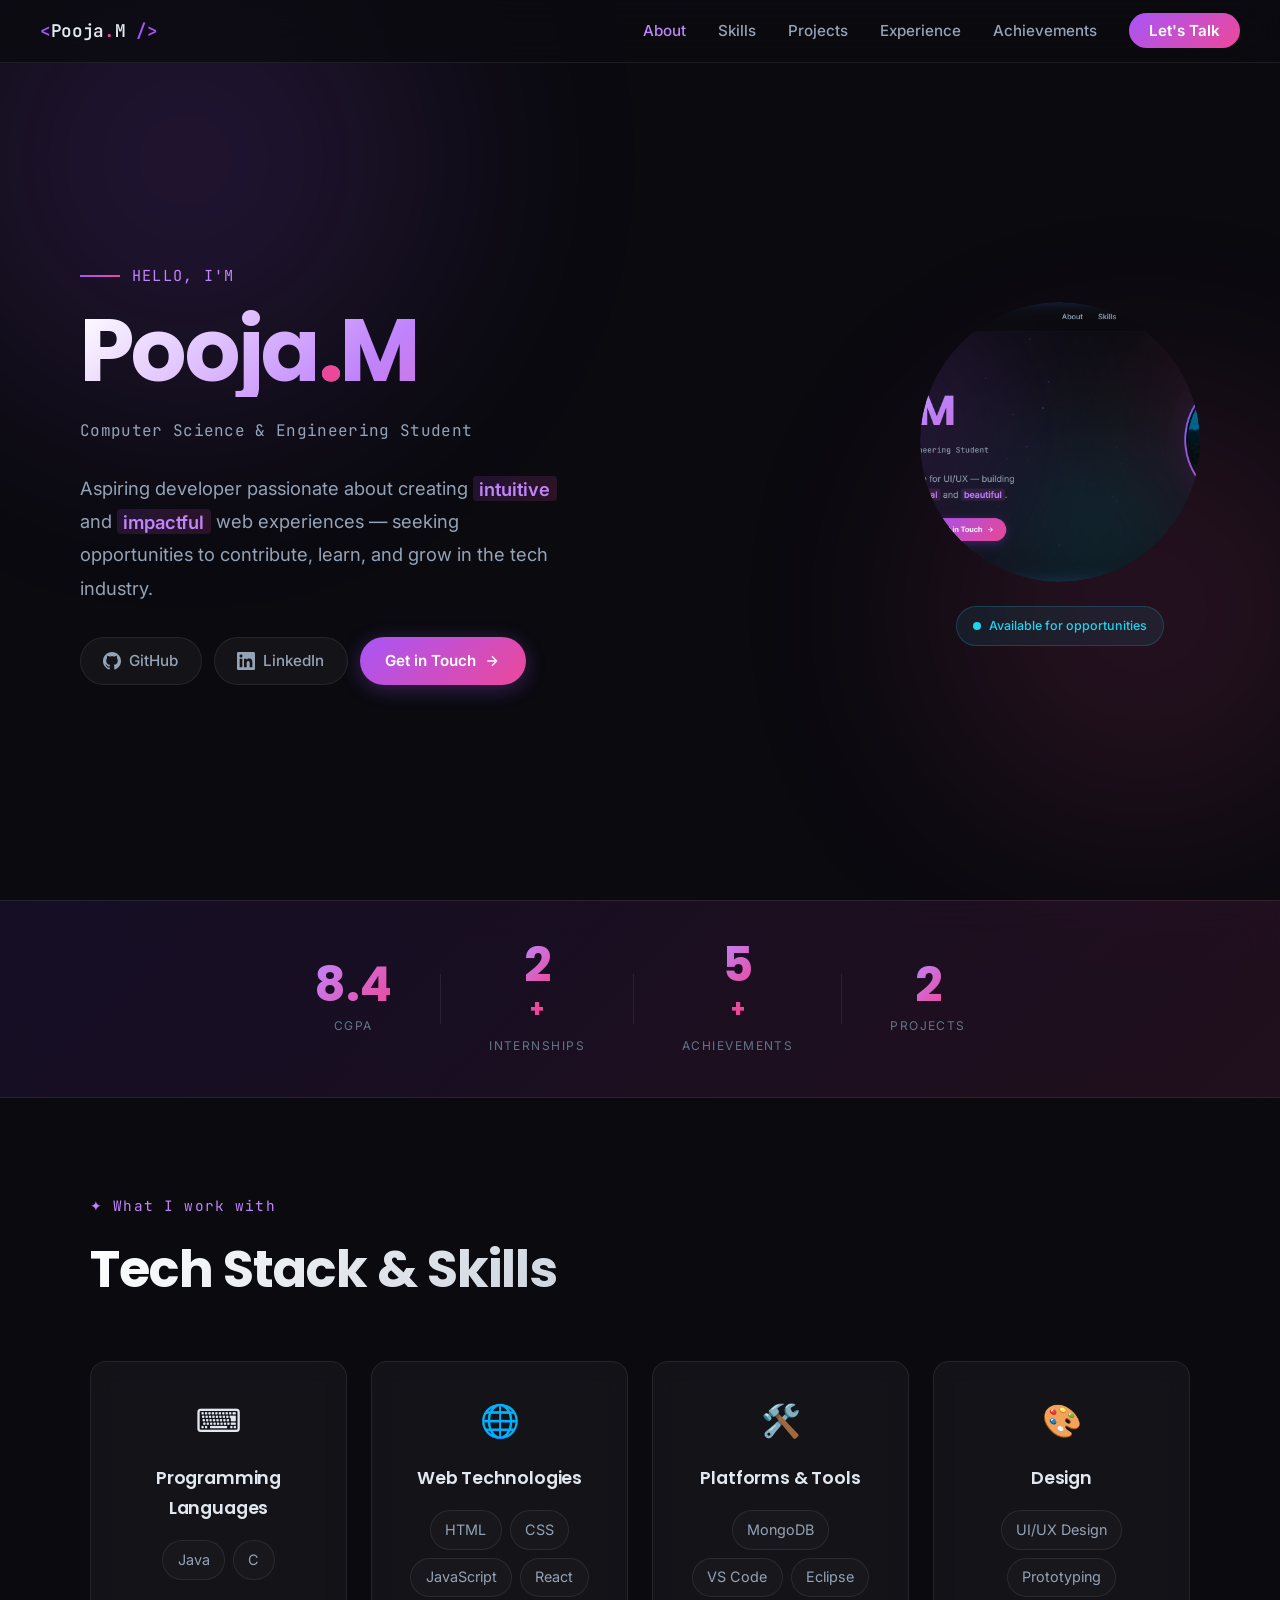
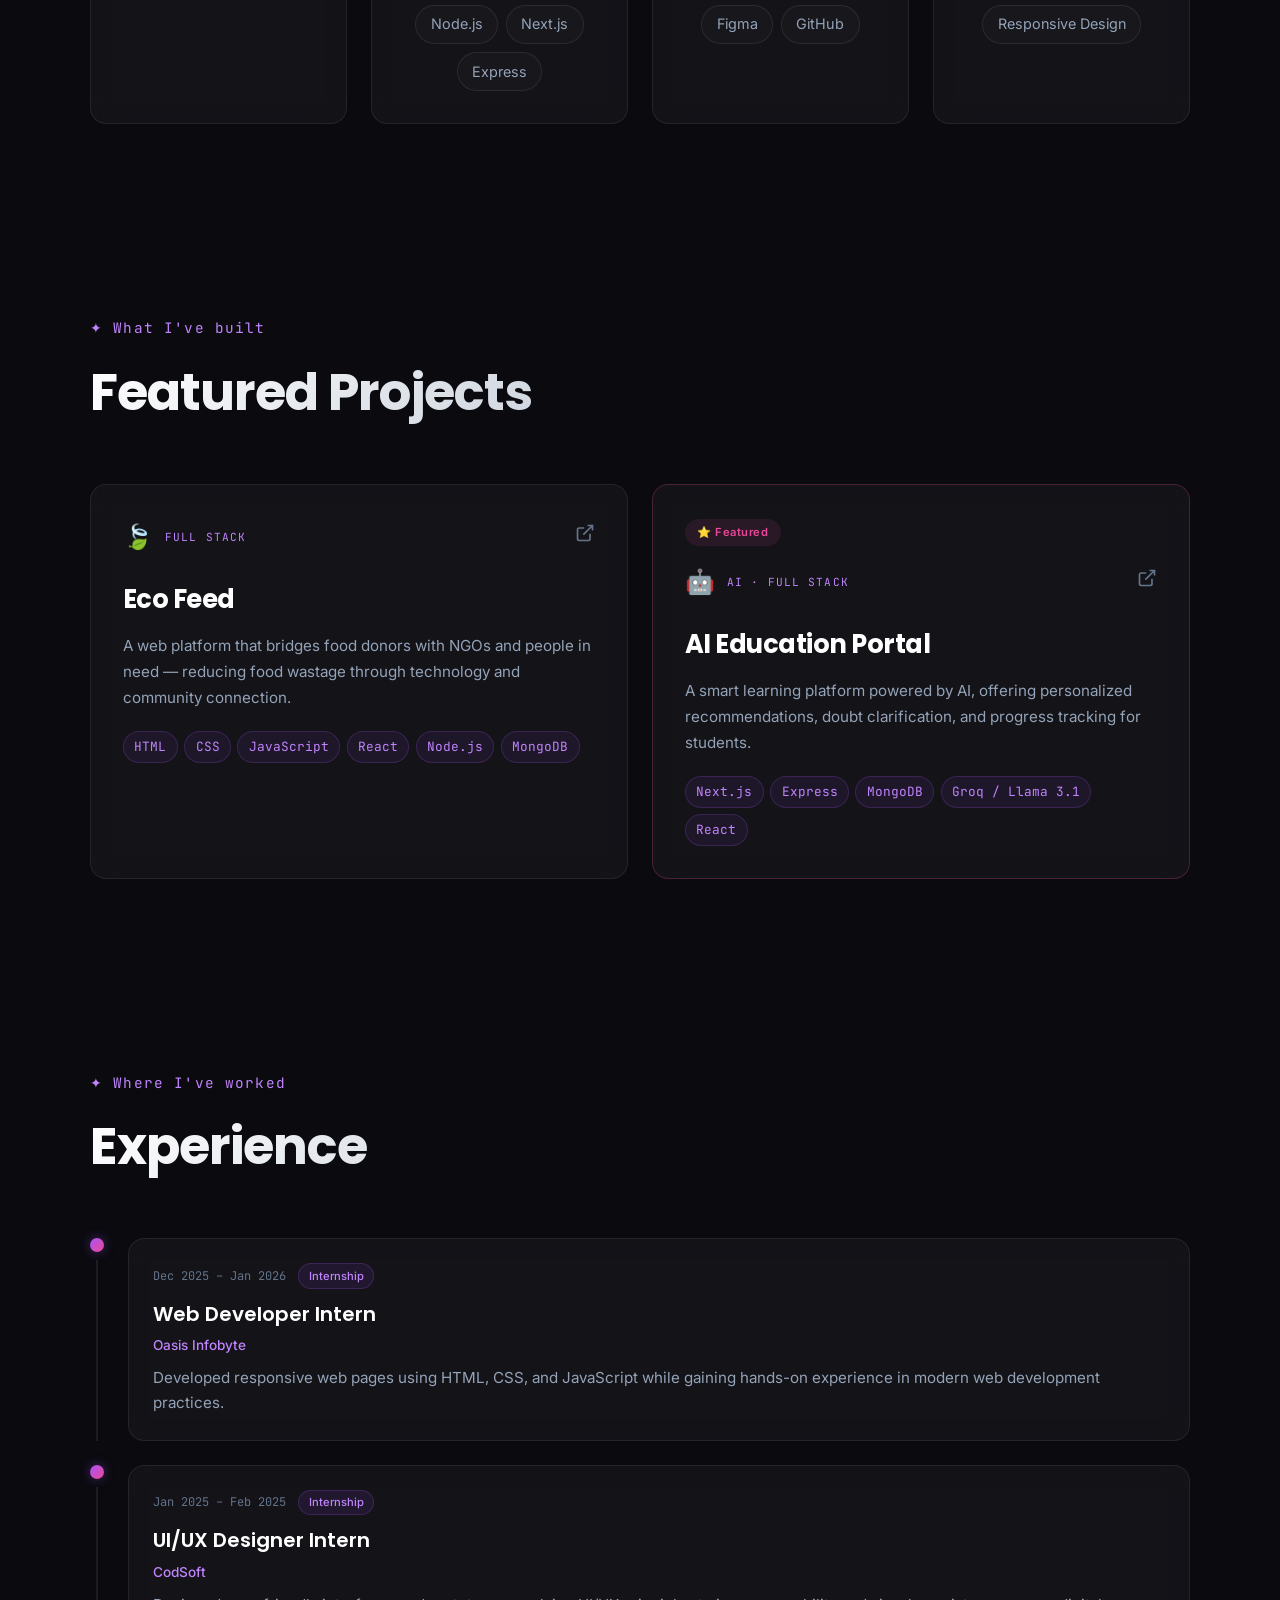
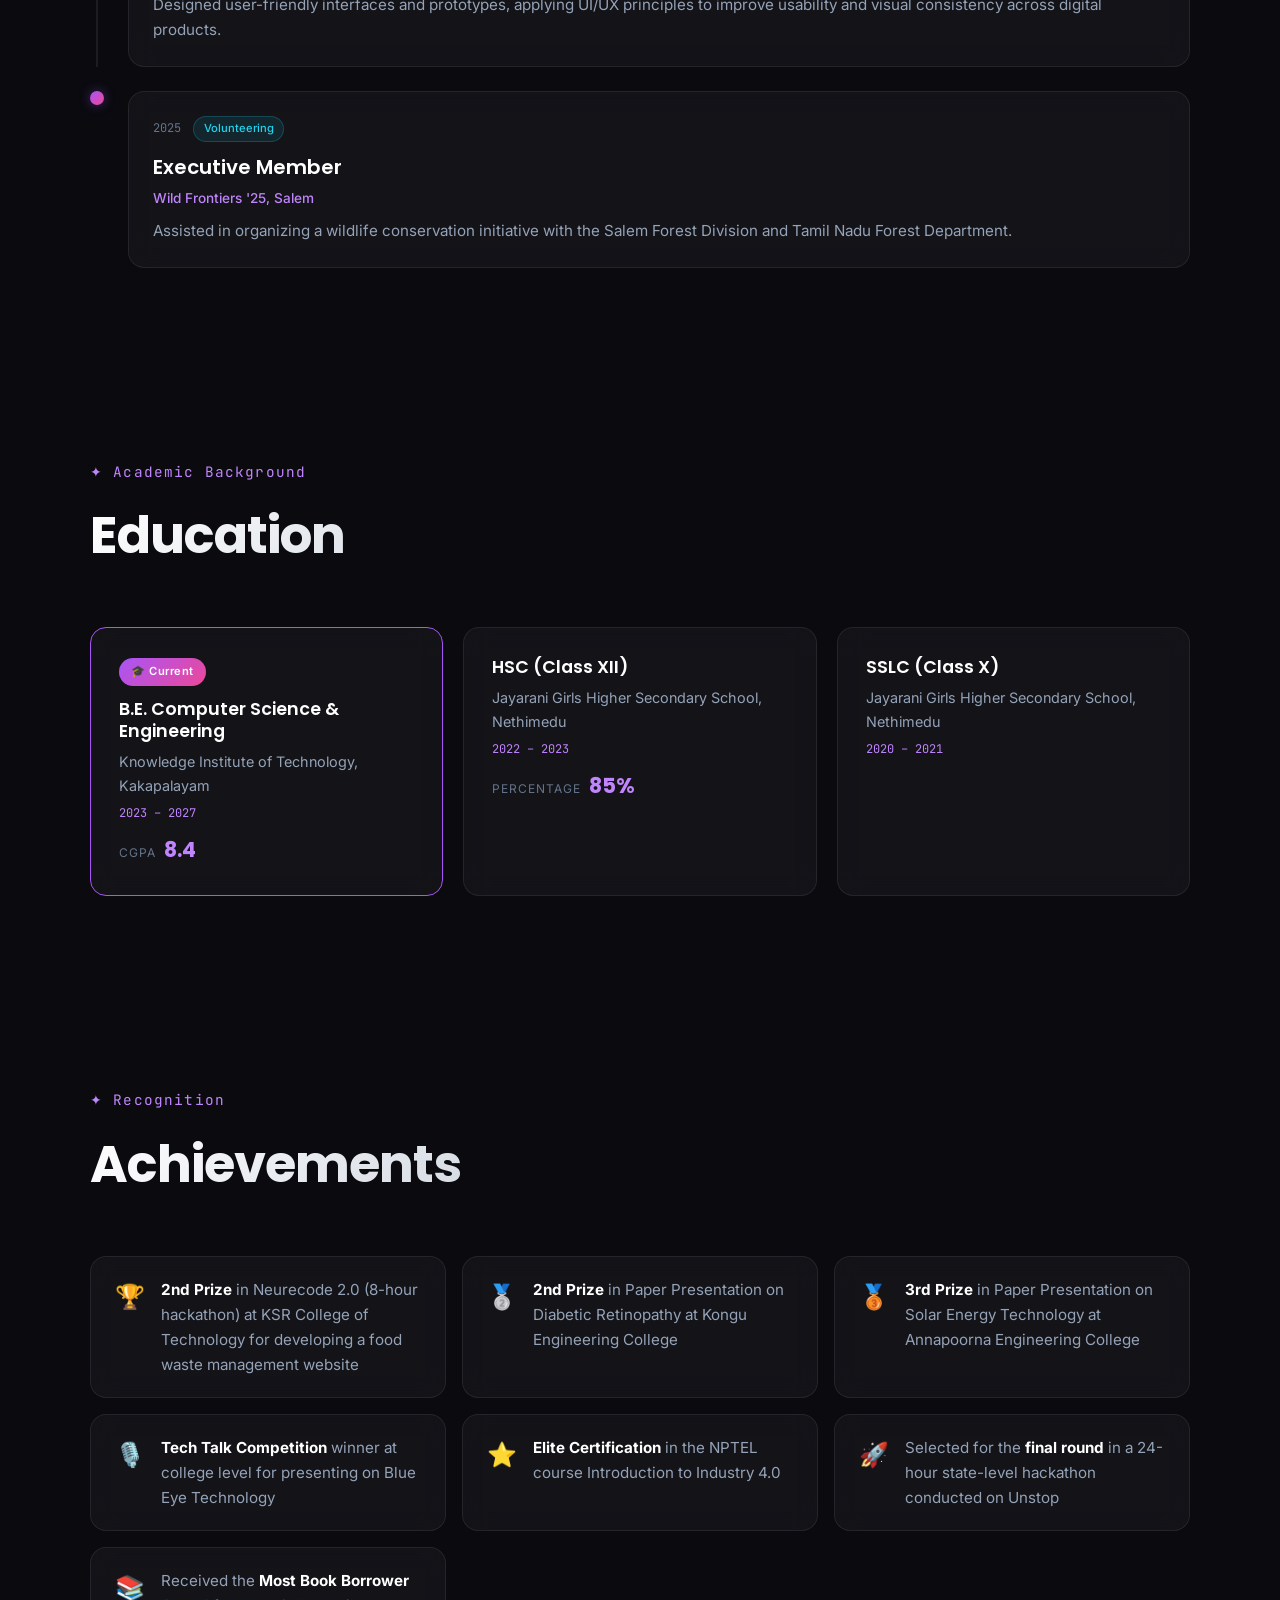
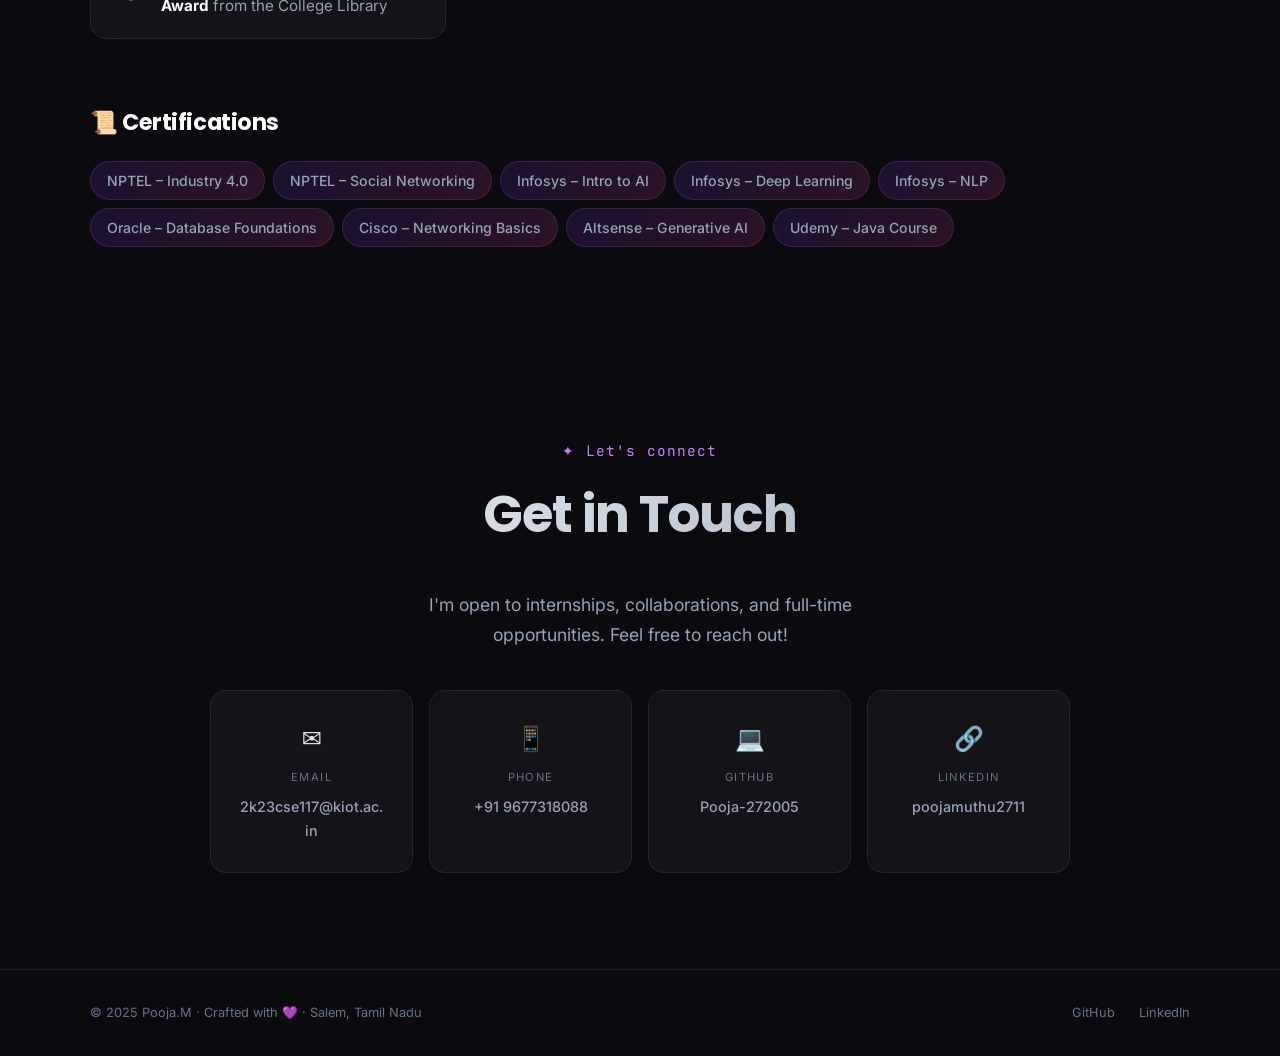
==== index.html @ 19a6fb8a "Add portfolio files with assets folder including photo" ====
<!DOCTYPE html>
<html lang="en">
<head>
  <meta charset="UTF-8" />
  <meta name="viewport" content="width=device-width, initial-scale=1.0" />
  <title>Pooja M — Portfolio</title>
  <meta name="description" content="Pooja M — Full-stack developer & UI/UX designer. Computer Science student passionate about building beautiful, functional web experiences." />
  <link rel="preconnect" href="https://fonts.googleapis.com" />
  <link rel="preconnect" href="https://fonts.gstatic.com" crossorigin />
  <link href="https://fonts.googleapis.com/css2?family=Inter:wght@300;400;500;600;700&family=Poppins:wght@400;500;600;700;800&family=JetBrains+Mono:wght@400;500&display=swap" rel="stylesheet" />
  <link rel="stylesheet" href="style.css?v=7" />
</head>
<body>

  <!-- SUBTLE BACKGROUND -->
  <div class="bg-glow bg-glow--1"></div>
  <div class="bg-glow bg-glow--2"></div>

  <!-- NAV -->
  <nav class="nav" id="navbar">
    <a href="#" class="nav-logo">
      <span class="logo-bracket">&lt;</span>Pooja<span class="logo-dot">.</span>M<span class="logo-bracket"> /&gt;</span>
    </a>
    <ul class="nav-links" id="navLinks">
      <li><a href="#about">About</a></li>
      <li><a href="#skills">Skills</a></li>
      <li><a href="#projects">Projects</a></li>
      <li><a href="#experience">Experience</a></li>
      <li><a href="#achievements">Achievements</a></li>
      <li><a href="#contact" class="nav-cta">Let's Talk</a></li>
    </ul>
    <button class="hamburger" id="hamburger" aria-label="Toggle menu">
      <span></span><span></span><span></span>
    </button>
  </nav>

  <!-- HERO -->
  <section class="hero" id="about">
    <div class="hero-content">
      <div class="hero-greeting">
        <span class="greeting-line"></span>
        <span class="greeting-text">Hello, I'm</span>
      </div>
      <h1 class="hero-name">
        Pooja<span class="accent">.</span>M
      </h1>
      <div class="hero-role-wrapper">
        <p class="hero-role">Computer Science &amp; Engineering Student</p>
      </div>
      <p class="hero-tagline">Aspiring developer passionate about creating <span class="highlight-text">intuitive</span> and <span class="highlight-text">impactful</span> web experiences — seeking opportunities to contribute, learn, and grow in the tech industry.</p>
      <div class="hero-links">
        <a href="https://github.com/Pooja-272005" target="_blank" class="btn-glass" id="github-btn">
          <svg width="18" height="18" viewBox="0 0 24 24" fill="currentColor"><path d="M12 0c-6.626 0-12 5.373-12 12 0 5.302 3.438 9.8 8.207 11.387.599.111.793-.261.793-.577v-2.234c-3.338.726-4.033-1.416-4.033-1.416-.546-1.387-1.333-1.756-1.333-1.756-1.089-.745.083-.729.083-.729 1.205.084 1.839 1.237 1.839 1.237 1.07 1.834 2.807 1.304 3.492.997.107-.775.418-1.305.762-1.604-2.665-.305-5.467-1.334-5.467-5.931 0-1.311.469-2.381 1.236-3.221-.124-.303-.535-1.524.117-3.176 0 0 1.008-.322 3.301 1.23.957-.266 1.983-.399 3.003-.404 1.02.005 2.047.138 3.006.404 2.291-1.552 3.297-1.23 3.297-1.23.653 1.653.242 2.874.118 3.176.77.84 1.235 1.911 1.235 3.221 0 4.609-2.807 5.624-5.479 5.921.43.372.823 1.102.823 2.222v3.293c0 .319.192.694.801.576 4.765-1.589 8.199-6.086 8.199-11.386 0-6.627-5.373-12-12-12z"/></svg>
          GitHub
        </a>
        <a href="https://linkedin.com/in/poojamuthu2711" target="_blank" class="btn-glass" id="linkedin-btn">
          <svg width="18" height="18" viewBox="0 0 24 24" fill="currentColor"><path d="M20.447 20.452h-3.554v-5.569c0-1.328-.027-3.037-1.852-3.037-1.853 0-2.136 1.445-2.136 2.939v5.667H9.351V9h3.414v1.561h.046c.477-.9 1.637-1.85 3.37-1.85 3.601 0 4.267 2.37 4.267 5.455v6.286zM5.337 7.433c-1.144 0-2.063-.926-2.063-2.065 0-1.138.92-2.063 2.063-2.063 1.14 0 2.064.925 2.064 2.063 0 1.139-.925 2.065-2.064 2.065zm1.782 13.019H3.555V9h3.564v11.452zM22.225 0H1.771C.792 0 0 .774 0 1.729v20.542C0 23.227.792 24 1.771 24h20.451C23.2 24 24 23.227 24 22.271V1.729C24 .774 23.2 0 22.222 0h.003z"/></svg>
          LinkedIn
        </a>
        <a href="#contact" class="btn-primary" id="contact-hero-btn">
          <span>Get in Touch</span>
          <svg width="16" height="16" viewBox="0 0 24 24" fill="none" stroke="currentColor" stroke-width="2"><path d="M5 12h14M12 5l7 7-7 7"/></svg>
        </a>
      </div>
    </div>
    <div class="hero-visual">
      <div class="avatar-wrapper">
        <div class="avatar-ring">
          <img src="assets/pooja-photo.png" alt="Pooja M" class="avatar-img" />
        </div>
      </div>
      <div class="hero-badge">
        <span class="badge-dot"></span>
        <span>Available for opportunities</span>
      </div>
    </div>
  </section>

  <!-- STATS STRIP -->
  <section class="stats-strip">
    <div class="stats-inner">
      <div class="stat-item" id="stat-cgpa">
        <span class="stat-num" data-target="8.4">0</span>
        <span class="stat-label">CGPA</span>
      </div>
      <div class="stat-divider"></div>
      <div class="stat-item" id="stat-internships">
        <span class="stat-num" data-target="2">0</span><span class="stat-plus">+</span>
        <span class="stat-label">Internships</span>
      </div>
      <div class="stat-divider"></div>
      <div class="stat-item" id="stat-achievements">
        <span class="stat-num" data-target="5">0</span><span class="stat-plus">+</span>
        <span class="stat-label">Achievements</span>
      </div>
      <div class="stat-divider"></div>
      <div class="stat-item" id="stat-projects">
        <span class="stat-num" data-target="2">0</span>
        <span class="stat-label">Projects</span>
      </div>
    </div>
  </section>

  <!-- SKILLS -->
  <section class="section" id="skills">
    <div class="container">
      <div class="section-header">
        <span class="section-eyebrow">✦ What I work with</span>
        <h2 class="section-title">Tech Stack & Skills</h2>
      </div>
      <div class="skills-grid">
        <div class="skill-card glass-card">
          <div class="skill-card-icon">⌨️</div>
          <h3 class="skill-card-title">Programming Languages</h3>
          <div class="skill-tags">
            <span class="tag">Java</span>
            <span class="tag">C</span>
          </div>
        </div>
        <div class="skill-card glass-card">
          <div class="skill-card-icon">🌐</div>
          <h3 class="skill-card-title">Web Technologies</h3>
          <div class="skill-tags">
            <span class="tag">HTML</span>
            <span class="tag">CSS</span>
            <span class="tag">JavaScript</span>
            <span class="tag">React</span>
            <span class="tag">Node.js</span>
            <span class="tag">Next.js</span>
            <span class="tag">Express</span>
          </div>
        </div>
        <div class="skill-card glass-card">
          <div class="skill-card-icon">🛠️</div>
          <h3 class="skill-card-title">Platforms & Tools</h3>
          <div class="skill-tags">
            <span class="tag">MongoDB</span>
            <span class="tag">VS Code</span>
            <span class="tag">Eclipse</span>
            <span class="tag">Figma</span>
            <span class="tag">GitHub</span>
          </div>
        </div>
        <div class="skill-card glass-card">
          <div class="skill-card-icon">🎨</div>
          <h3 class="skill-card-title">Design</h3>
          <div class="skill-tags">
            <span class="tag">UI/UX Design</span>
            <span class="tag">Prototyping</span>
            <span class="tag">Responsive Design</span>
          </div>
        </div>
      </div>
    </div>
  </section>

  <!-- PROJECTS -->
  <section class="section" id="projects">
    <div class="container">
      <div class="section-header">
        <span class="section-eyebrow">✦ What I've built</span>
        <h2 class="section-title">Featured Projects</h2>
      </div>
      <div class="projects-grid">

        <div class="project-card glass-card">
          <div class="project-glow"></div>
          <div class="project-header">
            <div class="project-icon">🍃</div>
            <span class="project-tag">Full Stack</span>
            <a href="https://github.com/Pooja-272005" target="_blank" class="project-link" aria-label="View project">
              <svg width="20" height="20" viewBox="0 0 24 24" fill="none" stroke="currentColor" stroke-width="2"><path d="M18 13v6a2 2 0 01-2 2H5a2 2 0 01-2-2V8a2 2 0 012-2h6M15 3h6v6M10 14L21 3"/></svg>
            </a>
          </div>
          <h3 class="project-title">Eco Feed</h3>
          <p class="project-desc">A web platform that bridges food donors with NGOs and people in need — reducing food wastage through technology and community connection.</p>
          <div class="project-stack">
            <span class="stack-tag">HTML</span>
            <span class="stack-tag">CSS</span>
            <span class="stack-tag">JavaScript</span>
            <span class="stack-tag">React</span>
            <span class="stack-tag">Node.js</span>
            <span class="stack-tag">MongoDB</span>
          </div>
        </div>

        <div class="project-card glass-card project-card--featured">
          <div class="project-glow project-glow--featured"></div>
          <div class="project-featured-badge">⭐ Featured</div>
          <div class="project-header">
            <div class="project-icon">🤖</div>
            <span class="project-tag">AI · Full Stack</span>
            <a href="https://github.com/Pooja-272005" target="_blank" class="project-link" aria-label="View project">
              <svg width="20" height="20" viewBox="0 0 24 24" fill="none" stroke="currentColor" stroke-width="2"><path d="M18 13v6a2 2 0 01-2 2H5a2 2 0 01-2-2V8a2 2 0 012-2h6M15 3h6v6M10 14L21 3"/></svg>
            </a>
          </div>
          <h3 class="project-title">AI Education Portal</h3>
          <p class="project-desc">A smart learning platform powered by AI, offering personalized recommendations, doubt clarification, and progress tracking for students.</p>
          <div class="project-stack">
            <span class="stack-tag">Next.js</span>
            <span class="stack-tag">Express</span>
            <span class="stack-tag">MongoDB</span>
            <span class="stack-tag">Groq / Llama 3.1</span>
            <span class="stack-tag">React</span>
          </div>
        </div>

      </div>
    </div>
  </section>

  <!-- EXPERIENCE -->
  <section class="section" id="experience">
    <div class="container">
      <div class="section-header">
        <span class="section-eyebrow">✦ Where I've worked</span>
        <h2 class="section-title">Experience</h2>
      </div>
      <div class="timeline">

        <div class="timeline-item">
          <div class="timeline-dot-wrapper">
            <div class="timeline-dot"></div>
            <div class="timeline-line"></div>
          </div>
          <div class="timeline-body glass-card">
            <div class="timeline-meta">
              <span class="timeline-date">Dec 2025 – Jan 2026</span>
              <span class="timeline-type">Internship</span>
            </div>
            <h3 class="timeline-title">Web Developer Intern</h3>
            <p class="timeline-company">Oasis Infobyte</p>
            <p class="timeline-desc">Developed responsive web pages using HTML, CSS, and JavaScript while gaining hands-on experience in modern web development practices.</p>
          </div>
        </div>

        <div class="timeline-item">
          <div class="timeline-dot-wrapper">
            <div class="timeline-dot"></div>
            <div class="timeline-line"></div>
          </div>
          <div class="timeline-body glass-card">
            <div class="timeline-meta">
              <span class="timeline-date">Jan 2025 – Feb 2025</span>
              <span class="timeline-type">Internship</span>
            </div>
            <h3 class="timeline-title">UI/UX Designer Intern</h3>
            <p class="timeline-company">CodSoft</p>
            <p class="timeline-desc">Designed user-friendly interfaces and prototypes, applying UI/UX principles to improve usability and visual consistency across digital products.</p>
          </div>
        </div>

        <div class="timeline-item">
          <div class="timeline-dot-wrapper">
            <div class="timeline-dot"></div>
          </div>
          <div class="timeline-body glass-card">
            <div class="timeline-meta">
              <span class="timeline-date">2025</span>
              <span class="timeline-type type--volunteer">Volunteering</span>
            </div>
            <h3 class="timeline-title">Executive Member</h3>
            <p class="timeline-company">Wild Frontiers '25, Salem</p>
            <p class="timeline-desc">Assisted in organizing a wildlife conservation initiative with the Salem Forest Division and Tamil Nadu Forest Department.</p>
          </div>
        </div>

      </div>
    </div>
  </section>

  <!-- EDUCATION -->
  <section class="section" id="education">
    <div class="container">
      <div class="section-header">
        <span class="section-eyebrow">✦ Academic Background</span>
        <h2 class="section-title">Education</h2>
      </div>
      <div class="edu-grid">
        <div class="edu-card glass-card edu-card--main">
          <span class="edu-badge">🎓 Current</span>
          <h3 class="edu-degree">B.E. Computer Science &amp; Engineering</h3>
          <p class="edu-school">Knowledge Institute of Technology, Kakapalayam</p>
          <p class="edu-year">2023 – 2027</p>
          <div class="edu-gpa">
            <span class="edu-gpa-label">CGPA</span>
            <span class="edu-gpa-value">8.4</span>
          </div>
        </div>
        <div class="edu-card glass-card">
          <h3 class="edu-degree">HSC (Class XII)</h3>
          <p class="edu-school">Jayarani Girls Higher Secondary School, Nethimedu</p>
          <p class="edu-year">2022 – 2023</p>
          <div class="edu-gpa">
            <span class="edu-gpa-label">Percentage</span>
            <span class="edu-gpa-value">85%</span>
          </div>
        </div>
        <div class="edu-card glass-card">
          <h3 class="edu-degree">SSLC (Class X)</h3>
          <p class="edu-school">Jayarani Girls Higher Secondary School, Nethimedu</p>
          <p class="edu-year">2020 – 2021</p>
        </div>
      </div>
    </div>
  </section>

  <!-- ACHIEVEMENTS -->
  <section class="section" id="achievements">
    <div class="container">
      <div class="section-header">
        <span class="section-eyebrow">✦ Recognition</span>
        <h2 class="section-title">Achievements</h2>
      </div>
      <div class="achievements-grid">
        <div class="achievement-card glass-card">
          <span class="achievement-icon">🏆</span>
          <div>
            <p class="achievement-text"><strong>2nd Prize</strong> in Neurecode 2.0 (8-hour hackathon) at KSR College of Technology for developing a food waste management website</p>
          </div>
        </div>
        <div class="achievement-card glass-card">
          <span class="achievement-icon">🥈</span>
          <div>
            <p class="achievement-text"><strong>2nd Prize</strong> in Paper Presentation on Diabetic Retinopathy at Kongu Engineering College</p>
          </div>
        </div>
        <div class="achievement-card glass-card">
          <span class="achievement-icon">🥉</span>
          <div>
            <p class="achievement-text"><strong>3rd Prize</strong> in Paper Presentation on Solar Energy Technology at Annapoorna Engineering College</p>
          </div>
        </div>
        <div class="achievement-card glass-card">
          <span class="achievement-icon">🎙️</span>
          <div>
            <p class="achievement-text"><strong>Tech Talk Competition</strong> winner at college level for presenting on Blue Eye Technology</p>
          </div>
        </div>
        <div class="achievement-card glass-card">
          <span class="achievement-icon">⭐</span>
          <div>
            <p class="achievement-text"><strong>Elite Certification</strong> in the NPTEL course Introduction to Industry 4.0</p>
          </div>
        </div>
        <div class="achievement-card glass-card">
          <span class="achievement-icon">🚀</span>
          <div>
            <p class="achievement-text">Selected for the <strong>final round</strong> in a 24-hour state-level hackathon conducted on Unstop</p>
          </div>
        </div>
        <div class="achievement-card glass-card">
          <span class="achievement-icon">📚</span>
          <div>
            <p class="achievement-text">Received the <strong>Most Book Borrower Award</strong> from the College Library</p>
          </div>
        </div>
      </div>

      <div class="cert-section">
        <h3 class="cert-heading">📜 Certifications</h3>
        <div class="cert-list">
          <span class="cert-tag">NPTEL – Industry 4.0</span>
          <span class="cert-tag">NPTEL – Social Networking</span>
          <span class="cert-tag">Infosys – Intro to AI</span>
          <span class="cert-tag">Infosys – Deep Learning</span>
          <span class="cert-tag">Infosys – NLP</span>
          <span class="cert-tag">Oracle – Database Foundations</span>
          <span class="cert-tag">Cisco – Networking Basics</span>
          <span class="cert-tag">Altsense – Generative AI</span>
          <span class="cert-tag">Udemy – Java Course</span>
        </div>
      </div>
    </div>
  </section>

  <!-- CONTACT -->
  <section class="section" id="contact">
    <div class="container contact-container">
      <div class="section-header center">
        <span class="section-eyebrow">✦ Let's connect</span>
        <h2 class="section-title">Get in Touch</h2>
      </div>
      <p class="contact-sub">I'm open to internships, collaborations, and full-time opportunities. Feel free to reach out!</p>
      <div class="contact-cards">
        <a href="mailto:2k23cse117@kiot.ac.in" class="contact-card glass-card" id="email-card">
          <span class="contact-icon">✉️</span>
          <span class="contact-label">Email</span>
          <span class="contact-value">2k23cse117@kiot.ac.in</span>
        </a>
        <a href="tel:+919677318088" class="contact-card glass-card" id="phone-card">
          <span class="contact-icon">📱</span>
          <span class="contact-label">Phone</span>
          <span class="contact-value">+91 9677318088</span>
        </a>
        <a href="https://github.com/Pooja-272005" target="_blank" class="contact-card glass-card" id="github-card">
          <span class="contact-icon">💻</span>
          <span class="contact-label">GitHub</span>
          <span class="contact-value">Pooja-272005</span>
        </a>
        <a href="https://linkedin.com/in/poojamuthu2711" target="_blank" class="contact-card glass-card" id="linkedin-card">
          <span class="contact-icon">🔗</span>
          <span class="contact-label">LinkedIn</span>
          <span class="contact-value">poojamuthu2711</span>
        </a>
      </div>
    </div>
  </section>

  <footer class="footer">
    <div class="footer-inner">
      <p class="footer-text">© 2025 Pooja.M · Crafted with 💜 · Salem, Tamil Nadu</p>
      <div class="footer-links">
        <a href="https://github.com/Pooja-272005" target="_blank">GitHub</a>
        <a href="https://linkedin.com/in/poojamuthu2711" target="_blank">LinkedIn</a>
      </div>
    </div>
  </footer>

  <script src="script.js?v=3"></script>
</body>
</html>
---- style.css ----
/* ─── RESET & BASE ─────────────────────────────── */
*, *::before, *::after { box-sizing: border-box; margin: 0; padding: 0; }

:root {
  --bg: #0a0a0f;
  --bg-card: rgba(255,255,255,0.04);
  --bg-card-hover: rgba(255,255,255,0.08);
  --purple: #a855f7;
  --purple-light: #c084fc;
  --violet: #7c3aed;
  --pink: #ec4899;
  --cyan: #22d3ee;
  --text: #e2e8f0;
  --text-muted: #94a3b8;
  --text-dim: #64748b;
  --border: rgba(255,255,255,0.08);
  --border-hover: rgba(168,85,247,0.4);
  --font-main: 'Inter', system-ui, sans-serif;
  --font-heading: 'Poppins', sans-serif;
  --font-mono: 'JetBrains Mono', monospace;
  --glow: 0 0 40px rgba(168,85,247,0.15);
}

html { scroll-behavior: smooth; }

body {
  font-family: var(--font-main);
  color: var(--text);
  background: var(--bg);
  line-height: 1.7;
  font-size: 16px;
  -webkit-font-smoothing: antialiased;
  overflow-x: hidden;
}

a { color: inherit; text-decoration: none; }

/* ─── ANIMATED BACKGROUND ──────────────────────── */
.bg-glow {
  position: fixed; border-radius: 50%;
  filter: blur(120px); opacity: 0.15;
  pointer-events: none; z-index: 0;
}
.bg-glow--1 { width: 500px; height: 500px; background: var(--purple); top: -10%; left: -5%; }
.bg-glow--2 { width: 400px; height: 400px; background: var(--pink); bottom: 10%; right: -5%; }



/* ─── GLASS CARD ───────────────────────────────── */
.glass-card {
  background: var(--bg-card);
  border: 1px solid var(--border);
  border-radius: 16px;
  backdrop-filter: blur(12px);
  transition: all 0.35s cubic-bezier(.4,0,.2,1);
}
.glass-card:hover {
  background: var(--bg-card-hover);
  border-color: var(--border-hover);
  box-shadow: var(--glow);
  transform: translateY(-4px);
}

/* ─── NAV ──────────────────────────────────────── */
.nav {
  position: fixed; top: 0; left: 0; right: 0; z-index: 100;
  display: flex; align-items: center; justify-content: space-between;
  padding: 1rem 2.5rem;
  background: rgba(10,10,15,0.8);
  backdrop-filter: blur(20px);
  border-bottom: 1px solid var(--border);
  transition: all 0.3s;
}
.nav.scrolled { padding: 0.7rem 2.5rem; background: rgba(10,10,15,0.95); }

.nav-logo {
  font-family: var(--font-mono); font-size: 1.1rem; font-weight: 600;
  color: var(--text); letter-spacing: -0.02em;
}
.logo-bracket { color: var(--purple); }
.logo-dot { color: var(--pink); }

.nav-links { display: flex; gap: 2rem; list-style: none; align-items: center; }
.nav-links a {
  font-size: 0.95rem; font-weight: 500; color: var(--text-muted);
  transition: color 0.2s; position: relative;
}
.nav-links a::after {
  content: ''; position: absolute; bottom: -4px; left: 0; width: 0; height: 2px;
  background: linear-gradient(90deg, var(--purple), var(--pink));
  transition: width 0.3s;
}
.nav-links a:hover { color: var(--text); }
.nav-links a:hover::after { width: 100%; }

.nav-cta {
  background: linear-gradient(135deg, var(--purple), var(--pink)) !important;
  color: #fff !important; padding: 0.5rem 1.25rem;
  border-radius: 100px; font-weight: 600 !important;
  transition: opacity 0.2s, transform 0.2s !important;
}
.nav-cta::after { display: none !important; }
.nav-cta:hover { opacity: 0.9; transform: scale(1.05) !important; }

.hamburger {
  display: none; flex-direction: column; gap: 5px;
  background: none; border: none; cursor: pointer; padding: 4px;
}
.hamburger span {
  display: block; width: 24px; height: 2px;
  background: var(--text); border-radius: 2px; transition: all 0.3s;
}
.hamburger.active span:nth-child(1) { transform: rotate(45deg) translateY(7px); }
.hamburger.active span:nth-child(2) { opacity: 0; }
.hamburger.active span:nth-child(3) { transform: rotate(-45deg) translateY(-7px); }

/* ─── HERO ─────────────────────────────────────── */
.hero {
  min-height: 100vh; display: flex; align-items: center;
  justify-content: space-between; gap: 4rem;
  padding: 8rem 2.5rem 5rem; max-width: 1200px; margin: 0 auto;
  position: relative; z-index: 1;
}
.hero-content { flex: 1; max-width: 600px; }

.hero-greeting { display: flex; align-items: center; gap: 0.75rem; margin-bottom: 1rem; }
.greeting-line { width: 40px; height: 2px; background: linear-gradient(90deg, var(--purple), var(--pink)); }
.greeting-text {
  font-family: var(--font-mono); font-size: 0.95rem;
  color: var(--purple-light); letter-spacing: 0.08em; text-transform: uppercase;
}

.hero-name {
  font-family: var(--font-heading); font-size: clamp(3.5rem, 8vw, 5.5rem);
  line-height: 1.05; letter-spacing: -0.03em;
  background: linear-gradient(135deg, #fff 0%, var(--purple-light) 50%, var(--pink) 100%);
  -webkit-background-clip: text; -webkit-text-fill-color: transparent;
  background-clip: text;
}
.accent { -webkit-text-fill-color: var(--pink); }

.hero-role-wrapper {
  display: flex; align-items: center; gap: 0.5rem;
  margin: 1.25rem 0 1.75rem;
}
.hero-role-icon { font-size: 1.2rem; }
.hero-role {
  font-family: var(--font-mono); font-size: 1rem;
  color: var(--text-muted); letter-spacing: 0.02em;
}

.hero-tagline {
  font-size: 1.15rem; color: var(--text-muted);
  max-width: 480px; line-height: 1.8; margin-bottom: 2rem;
}
.highlight-text {
  color: var(--purple-light); font-weight: 600;
  background: linear-gradient(135deg, rgba(168,85,247,0.15), rgba(236,72,153,0.15));
  padding: 0.1rem 0.4rem; border-radius: 4px;
}

.hero-links { display: flex; gap: 0.75rem; flex-wrap: wrap; }

.btn-glass {
  display: inline-flex; align-items: center; gap: 0.5rem;
  padding: 0.65rem 1.4rem; border-radius: 100px;
  font-size: 0.95rem; font-weight: 500;
  border: 1px solid var(--border); color: var(--text-muted);
  transition: all 0.3s; background: var(--bg-card);
}
.btn-glass:hover { border-color: var(--purple); color: var(--purple-light); background: rgba(168,85,247,0.08); }

.btn-primary {
  display: inline-flex; align-items: center; gap: 0.5rem;
  padding: 0.65rem 1.6rem; border-radius: 100px;
  font-size: 0.95rem; font-weight: 600; color: #fff;
  background: linear-gradient(135deg, var(--purple), var(--pink));
  transition: all 0.3s; box-shadow: 0 4px 20px rgba(168,85,247,0.3);
}
.btn-primary:hover { transform: translateY(-2px); box-shadow: 0 6px 30px rgba(168,85,247,0.4); }

/* Hero visual */
.hero-visual { display: flex; flex-direction: column; align-items: center; gap: 1.5rem; flex-shrink: 0; position: relative; }

.avatar-wrapper { position: relative; width: 280px; height: 280px; }

.avatar-ring {
  width: 280px; height: 280px; border-radius: 50%;
  overflow: hidden;
  display: flex; align-items: center; justify-content: center;
}

.avatar-img {
  width: 100%; height: 100%; border-radius: 50%;
  object-fit: cover; object-position: center center;
}


.hero-badge {
  display: flex; align-items: center; gap: 0.5rem;
  padding: 0.5rem 1rem; border-radius: 100px;
  background: rgba(34,211,238,0.08); border: 1px solid rgba(34,211,238,0.2);
  font-size: 0.78rem; color: var(--cyan); font-weight: 500;
}
.badge-dot {
  width: 8px; height: 8px; border-radius: 50%;
  background: var(--cyan); animation: pulse 2s infinite;
}
@keyframes pulse { 0%,100%{ opacity: 1; box-shadow: 0 0 0 0 rgba(34,211,238,0.4); } 50%{ opacity: 0.6; box-shadow: 0 0 0 8px rgba(34,211,238,0); } }

/* ─── STATS STRIP ──────────────────────────────── */
.stats-strip {
  position: relative; z-index: 1;
  background: linear-gradient(135deg, rgba(124,58,237,0.1), rgba(236,72,153,0.1));
  border-top: 1px solid var(--border); border-bottom: 1px solid var(--border);
  backdrop-filter: blur(20px);
}
.stats-inner { display: flex; justify-content: center; align-items: center; padding: 2.5rem 2rem; flex-wrap: wrap; gap: 0; }
.stat-item { display: flex; flex-direction: column; align-items: center; padding: 0 3rem; }
.stat-num {
  font-family: var(--font-heading); font-size: 3rem; font-weight: 700;
  background: linear-gradient(135deg, var(--purple-light), var(--pink));
  -webkit-background-clip: text; -webkit-text-fill-color: transparent; background-clip: text;
  line-height: 1;
}
.stat-plus { font-family: var(--font-heading); font-size: 1.5rem; color: var(--pink); font-weight: 700; }
.stat-label { font-size: 0.75rem; color: var(--text-dim); text-transform: uppercase; letter-spacing: 0.12em; margin-top: 0.4rem; }
.stat-divider { width: 1px; height: 50px; background: var(--border); }

/* ─── SECTIONS ─────────────────────────────────── */
.section { padding: 6rem 2.5rem; position: relative; z-index: 1; }
.container { max-width: 1100px; margin: 0 auto; }

.section-header { margin-bottom: 3rem; }
.section-header.center { text-align: center; }

.section-eyebrow {
  font-family: var(--font-mono); font-size: 0.9rem;
  color: var(--purple-light); letter-spacing: 0.08em;
  display: block; margin-bottom: 0.5rem;
}

.section-title {
  font-family: var(--font-heading); font-size: clamp(2.2rem, 5vw, 3.2rem);
  letter-spacing: -0.02em;
  background: linear-gradient(135deg, #fff, var(--text-muted));
  -webkit-background-clip: text; -webkit-text-fill-color: transparent; background-clip: text;
}

/* ─── SKILLS ───────────────────────────────────── */
.skills-grid { display: grid; grid-template-columns: repeat(auto-fit, minmax(240px, 1fr)); gap: 1.5rem; }

.skill-card { padding: 2rem; text-align: center; }
.skill-card-icon { font-size: 2rem; margin-bottom: 1rem; }
.skill-card-title {
  font-family: var(--font-heading); font-size: 1.1rem; font-weight: 600;
  color: var(--text); margin-bottom: 1rem; letter-spacing: -0.01em;
}

.skill-tags { display: flex; flex-wrap: wrap; gap: 0.5rem; justify-content: center; }
.tag {
  padding: 0.4rem 0.9rem; border-radius: 100px;
  font-size: 0.9rem; color: var(--text-muted);
  border: 1px solid var(--border); background: rgba(255,255,255,0.02);
  transition: all 0.25s;
}
.tag:hover { border-color: var(--purple); color: var(--purple-light); background: rgba(168,85,247,0.08); }

/* ─── PROJECTS ─────────────────────────────────── */
.projects-grid { display: grid; grid-template-columns: repeat(auto-fit, minmax(320px, 1fr)); gap: 1.5rem; }

.project-card { padding: 2rem; position: relative; overflow: hidden; }
.project-glow {
  position: absolute; top: -50%; right: -50%; width: 200px; height: 200px;
  background: radial-gradient(circle, rgba(168,85,247,0.1) 0%, transparent 70%);
  border-radius: 50%; pointer-events: none;
}
.project-glow--featured { background: radial-gradient(circle, rgba(236,72,153,0.15) 0%, transparent 70%); }

.project-card--featured { border-color: rgba(236,72,153,0.25); }

.project-featured-badge {
  display: inline-block; font-size: 0.7rem; font-weight: 600;
  color: var(--pink); background: rgba(236,72,153,0.1);
  padding: 0.25rem 0.75rem; border-radius: 100px;
  margin-bottom: 1rem; letter-spacing: 0.05em;
}

.project-header { display: flex; align-items: center; gap: 0.75rem; margin-bottom: 1.25rem; }
.project-icon { font-size: 1.5rem; }
.project-tag {
  font-family: var(--font-mono); font-size: 0.7rem;
  color: var(--purple-light); text-transform: uppercase; letter-spacing: 0.1em;
  flex: 1;
}
.project-link { color: var(--text-dim); transition: color 0.2s; }
.project-link:hover { color: var(--purple-light); }

.project-title {
  font-family: var(--font-heading); font-size: 1.6rem; color: #fff;
  letter-spacing: -0.02em; margin-bottom: 0.75rem;
}
.project-desc { font-size: 0.95rem; color: var(--text-muted); line-height: 1.7; margin-bottom: 1.25rem; }

.project-stack { display: flex; flex-wrap: wrap; gap: 0.4rem; }
.stack-tag {
  padding: 0.25rem 0.65rem; border-radius: 100px;
  font-family: var(--font-mono); font-size: 0.8rem;
  color: var(--purple-light);
  background: rgba(168,85,247,0.08); border: 1px solid rgba(168,85,247,0.2);
}

/* ─── TIMELINE ─────────────────────────────────── */
.timeline { display: flex; flex-direction: column; gap: 1.5rem; }

.timeline-item { display: flex; gap: 1.5rem; }

.timeline-dot-wrapper { display: flex; flex-direction: column; align-items: center; flex-shrink: 0; }
.timeline-dot {
  width: 14px; height: 14px; border-radius: 50%; flex-shrink: 0;
  background: linear-gradient(135deg, var(--purple), var(--pink));
  box-shadow: 0 0 12px rgba(168,85,247,0.4);
}
.timeline-line { width: 2px; flex: 1; background: var(--border); margin-top: 0.5rem; }

.timeline-body { padding: 1.5rem; flex: 1; }

.timeline-meta { display: flex; align-items: center; gap: 0.75rem; margin-bottom: 0.5rem; flex-wrap: wrap; }
.timeline-date { font-family: var(--font-mono); font-size: 0.75rem; color: var(--text-dim); }
.timeline-type {
  padding: 0.15rem 0.6rem; border-radius: 100px;
  font-size: 0.7rem; font-weight: 500;
  background: rgba(168,85,247,0.1); color: var(--purple-light); border: 1px solid rgba(168,85,247,0.2);
}
.type--volunteer { background: rgba(34,211,238,0.1); color: var(--cyan); border-color: rgba(34,211,238,0.2); }

.timeline-title { font-family: var(--font-heading); font-size: 1.25rem; font-weight: 600; color: #fff; margin-bottom: 0.2rem; }
.timeline-company { font-size: 0.85rem; color: var(--purple-light); font-weight: 500; margin-bottom: 0.5rem; }
.timeline-desc { font-size: 0.95rem; color: var(--text-muted); line-height: 1.65; }

/* ─── EDUCATION ────────────────────────────────── */
.edu-grid { display: grid; grid-template-columns: repeat(auto-fit, minmax(260px, 1fr)); gap: 1.25rem; }
.edu-card { padding: 1.75rem; position: relative; }
.edu-card--main { border-color: var(--purple) !important; }
.edu-badge {
  display: inline-block; padding: 0.25rem 0.75rem;
  background: linear-gradient(135deg, var(--purple), var(--pink));
  color: #fff; border-radius: 100px;
  font-size: 0.7rem; font-weight: 600; letter-spacing: 0.05em; margin-bottom: 0.75rem;
}
.edu-degree { font-family: var(--font-heading); font-size: 1.1rem; font-weight: 600; color: #fff; margin-bottom: 0.4rem; line-height: 1.3; }
.edu-school { font-size: 0.9rem; color: var(--text-muted); margin-bottom: 0.3rem; }
.edu-year { font-family: var(--font-mono); font-size: 0.75rem; color: var(--purple-light); margin-bottom: 0.5rem; }
.edu-gpa { display: flex; align-items: baseline; gap: 0.5rem; }
.edu-gpa-label { font-size: 0.75rem; color: var(--text-dim); text-transform: uppercase; letter-spacing: 0.08em; }
.edu-gpa-value { font-family: var(--font-heading); font-size: 1.3rem; font-weight: 700; color: var(--purple-light); }

/* ─── ACHIEVEMENTS ─────────────────────────────── */
.achievements-grid { display: grid; grid-template-columns: repeat(auto-fit, minmax(300px, 1fr)); gap: 1rem; margin-bottom: 3rem; }
.achievement-card { padding: 1.25rem 1.5rem; display: flex; gap: 1rem; align-items: flex-start; }
.achievement-icon { font-size: 1.5rem; flex-shrink: 0; }
.achievement-text { font-size: 0.95rem; color: var(--text-muted); line-height: 1.65; }
.achievement-text strong { color: #fff; }

.cert-section { padding-top: 1rem; }
.cert-heading { font-family: var(--font-heading); font-size: 1.4rem; color: #fff; letter-spacing: -0.02em; margin-bottom: 1.25rem; }
.cert-list { display: flex; flex-wrap: wrap; gap: 0.5rem; }
.cert-tag {
  padding: 0.4rem 1rem; border-radius: 100px;
  font-size: 0.88rem; font-weight: 500;
  background: linear-gradient(135deg, rgba(124,58,237,0.15), rgba(236,72,153,0.15));
  border: 1px solid rgba(168,85,247,0.2); color: var(--text-muted);
  transition: all 0.25s;
}
.cert-tag:hover { color: var(--purple-light); border-color: var(--purple); }

/* ─── CONTACT ──────────────────────────────────── */
.contact-container { text-align: center; }
.contact-sub { color: var(--text-muted); font-size: 1.1rem; max-width: 520px; margin: -1rem auto 2.5rem; }

.contact-cards {
  display: grid; grid-template-columns: repeat(auto-fit, minmax(200px, 1fr));
  gap: 1rem; max-width: 860px; margin: 0 auto;
}
.contact-card {
  padding: 1.75rem; display: flex; flex-direction: column;
  align-items: center; gap: 0.5rem;
}
.contact-icon { font-size: 1.5rem; }
.contact-label { font-size: 0.7rem; color: var(--text-dim); text-transform: uppercase; letter-spacing: 0.12em; }
.contact-value { font-size: 0.9rem; color: var(--text-muted); font-weight: 500; word-break: break-all; text-align: center; }

/* ─── FOOTER ───────────────────────────────────── */
.footer {
  position: relative; z-index: 1;
  border-top: 1px solid var(--border); padding: 2rem 2.5rem;
}
.footer-inner {
  max-width: 1100px; margin: 0 auto;
  display: flex; justify-content: space-between; align-items: center; flex-wrap: wrap; gap: 1rem;
}
.footer-text { font-size: 0.8rem; color: var(--text-dim); }
.footer-links { display: flex; gap: 1.5rem; }
.footer-links a { font-size: 0.8rem; color: var(--text-dim); transition: color 0.2s; }
.footer-links a:hover { color: var(--purple-light); }

/* ─── RESPONSIVE ───────────────────────────────── */
@media (max-width: 768px) {
  .nav-links { display: none; flex-direction: column; position: absolute; top: 100%; left: 0; right: 0; background: rgba(10,10,15,0.97); backdrop-filter: blur(20px); padding: 1.5rem 2rem; border-bottom: 1px solid var(--border); gap: 1.25rem; }
  .nav-links.open { display: flex; }
  .hamburger { display: flex; }

  .hero { flex-direction: column-reverse; padding: 7rem 1.5rem 3rem; text-align: center; gap: 2rem; }
  .hero-greeting { justify-content: center; }
  .hero-tagline { margin: 0 auto 2rem; }
  .hero-links { justify-content: center; }
  .avatar-wrapper { width: 240px; height: 240px; }
  .avatar-ring { width: 220px; height: 220px; }

  .stats-inner { gap: 1rem; }
  .stat-item { padding: 0 1.5rem; }
  .stat-divider { height: 35px; }

  .section { padding: 4rem 1.5rem; }
  .footer-inner { justify-content: center; text-align: center; }
}

/* ─── SCROLL REVEAL ────────────────────────────── */
.reveal { opacity: 0; transform: translateY(30px); transition: opacity 0.6s ease, transform 0.6s ease; }
.reveal.visible { opacity: 1; transform: translateY(0); }
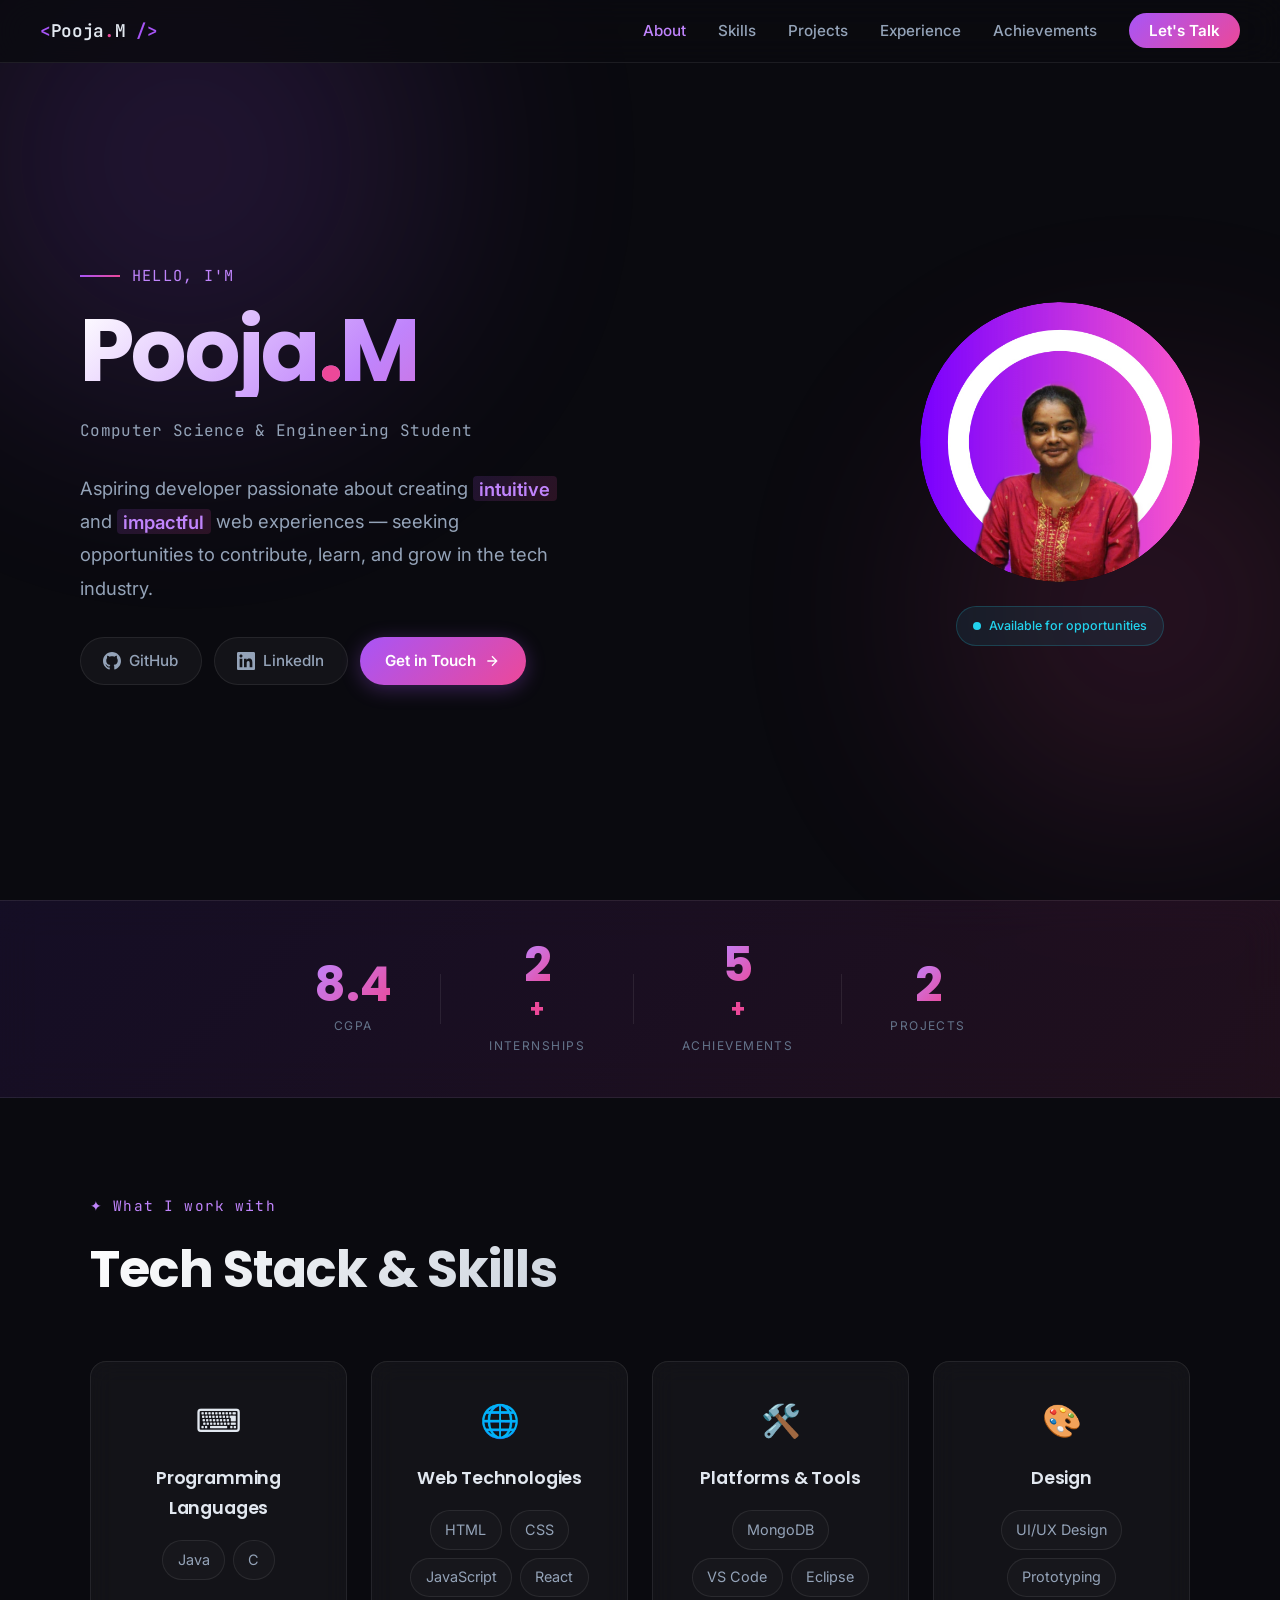
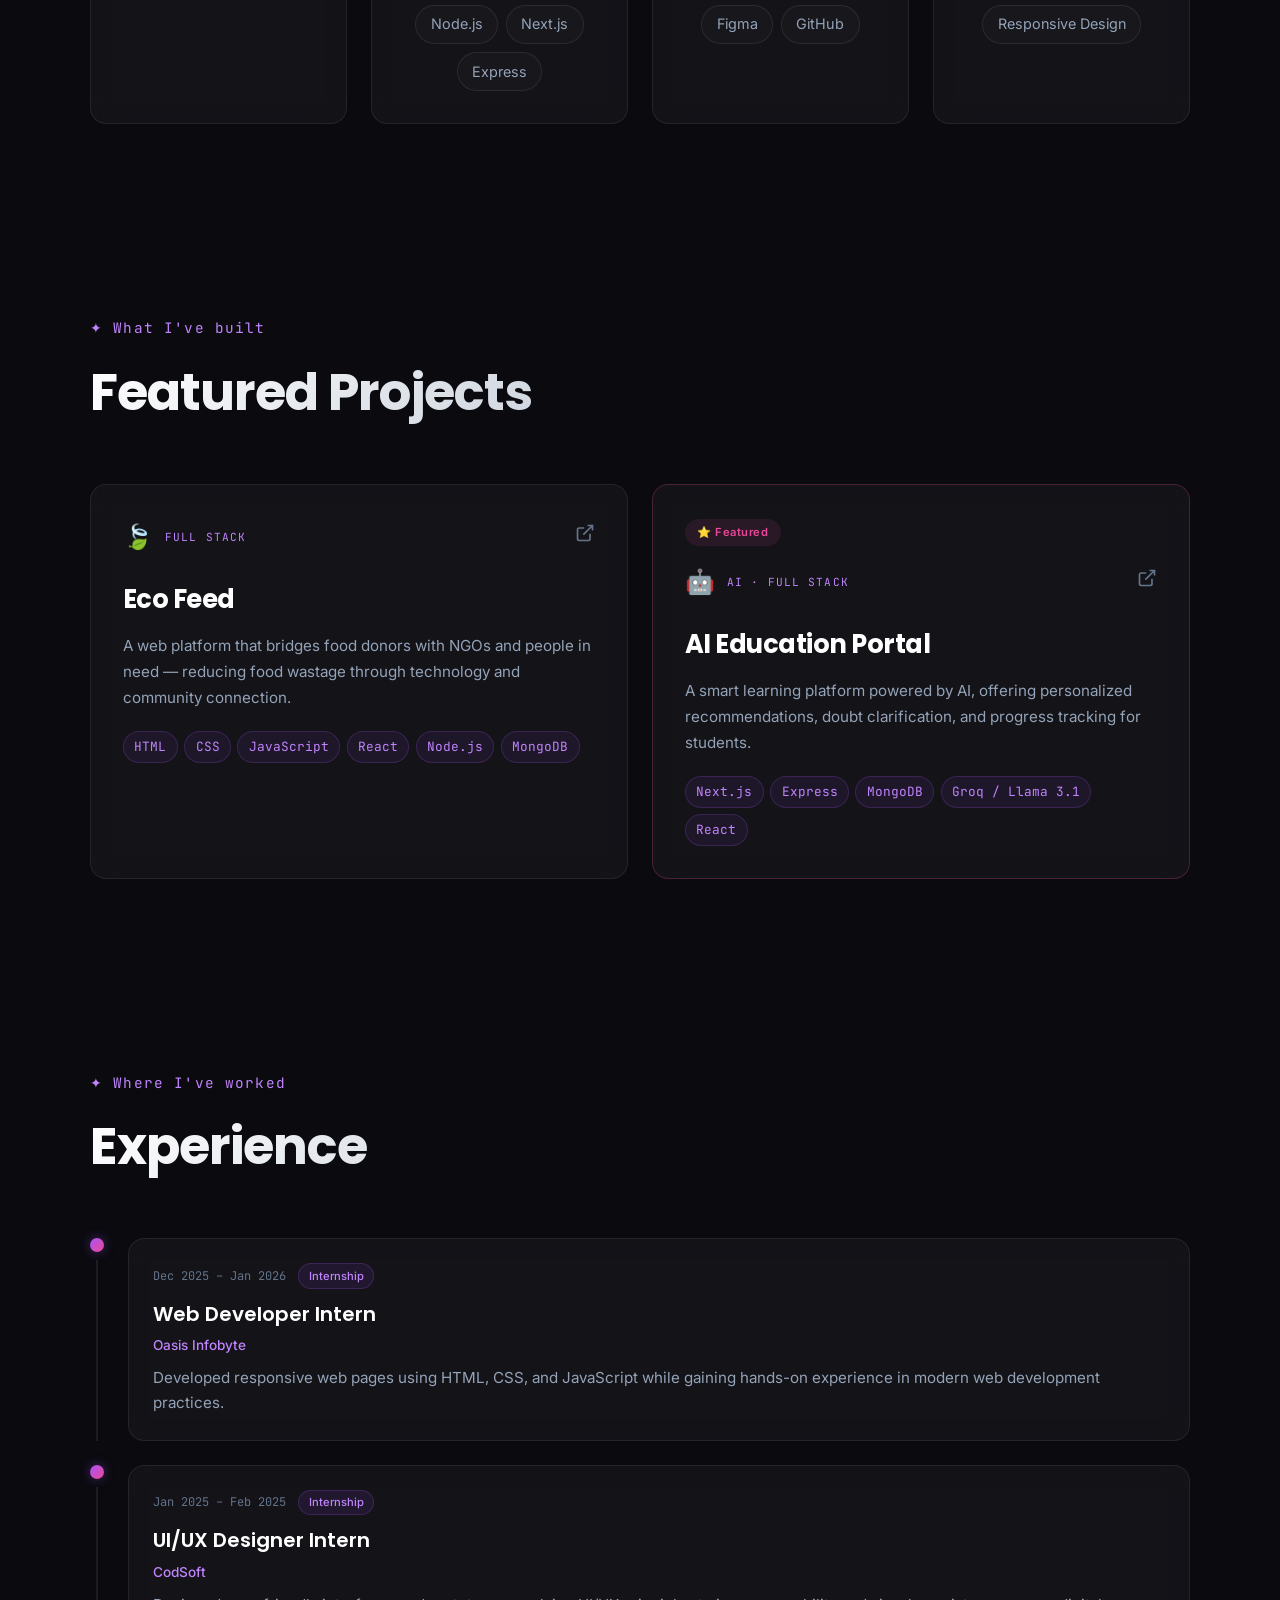
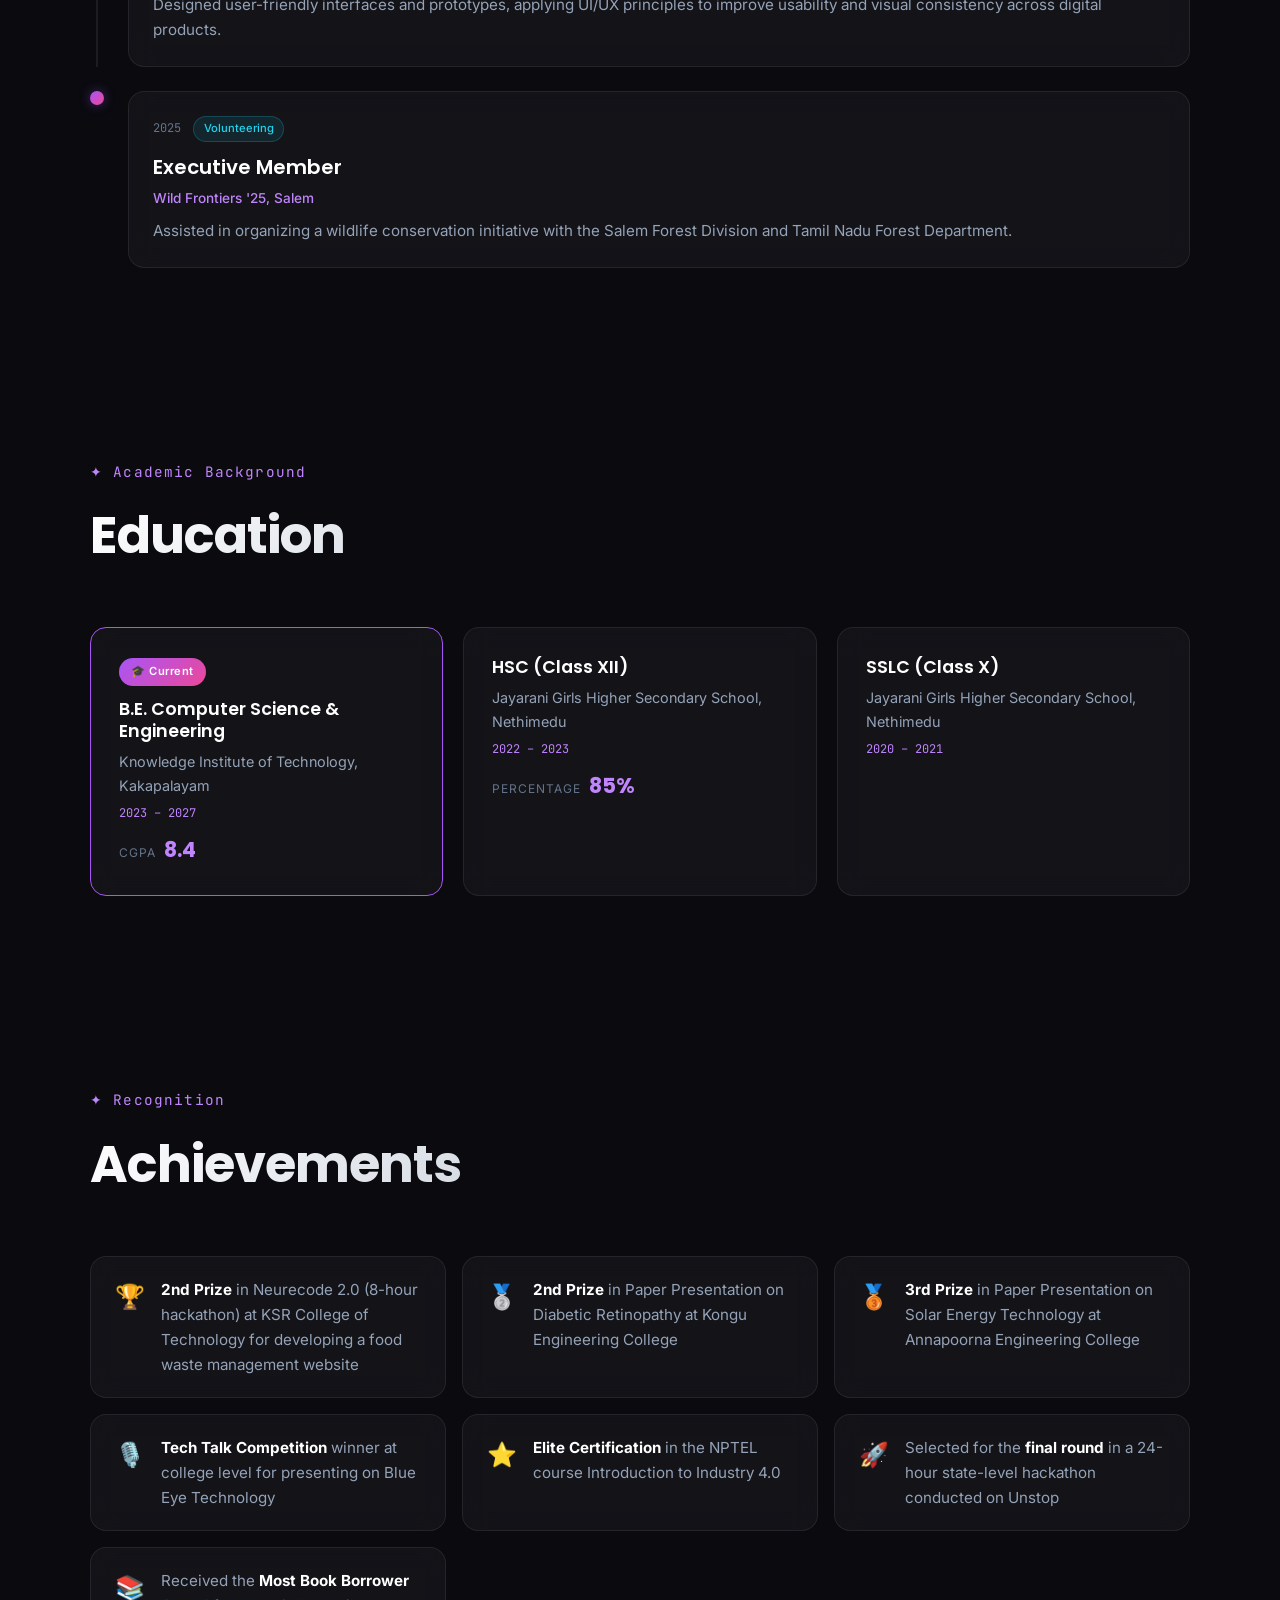
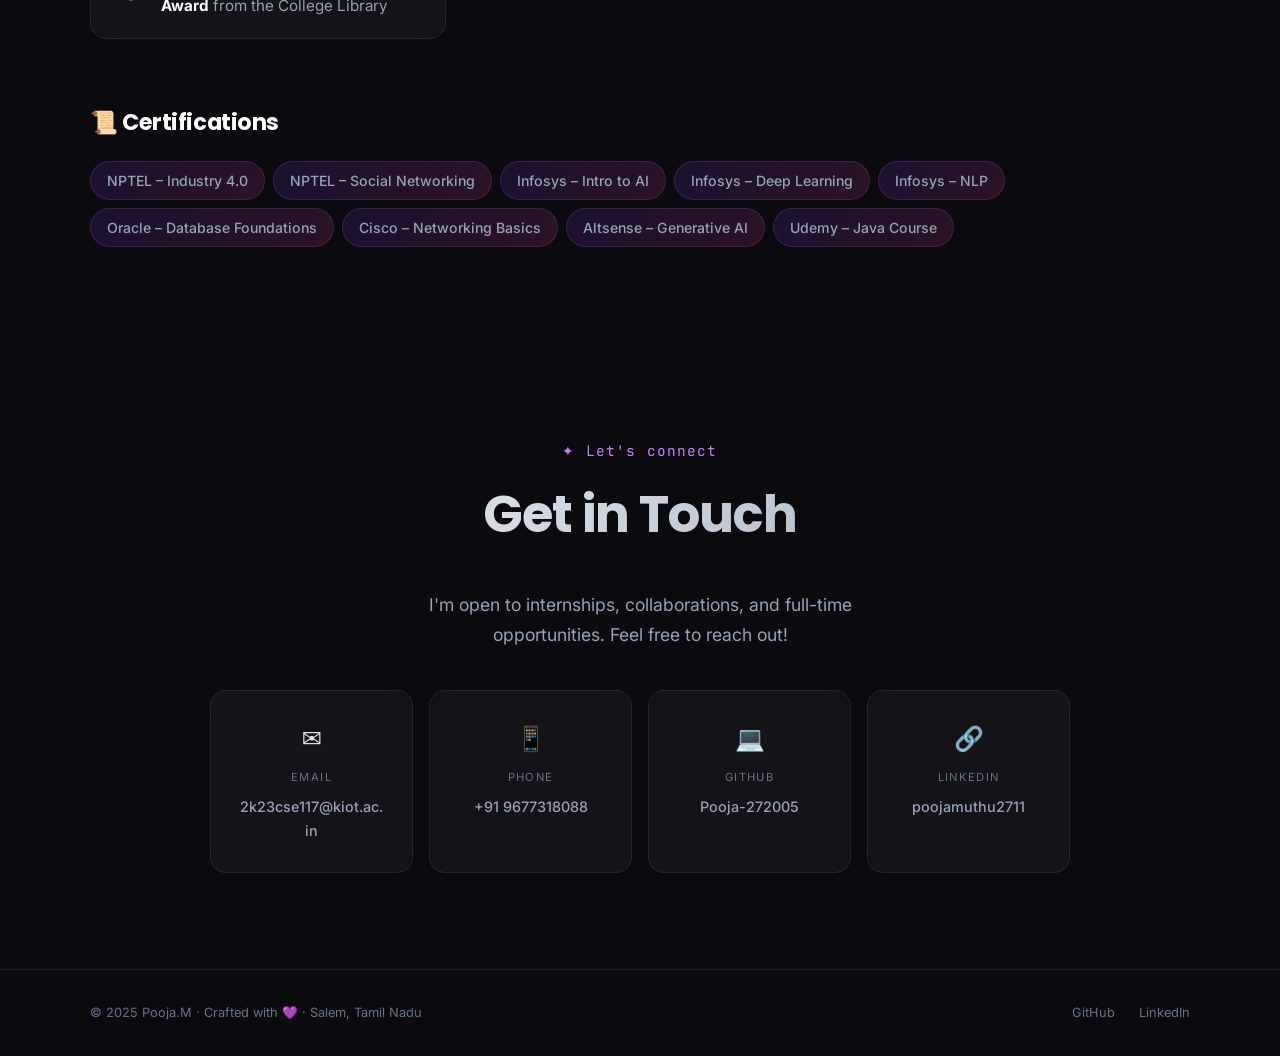
==== commit c6a06c3b: "Fix: use pooja-photo.jpg (correct photo) instead of png (was a screenshot)" ====
--- a/index.html
+++ b/index.html
@@ -66,7 +66,7 @@
     <div class="hero-visual">
       <div class="avatar-wrapper">
         <div class="avatar-ring">
-          <img src="assets/pooja-photo.png" alt="Pooja M" class="avatar-img" />
+          <img src="assets/pooja-photo.jpg" alt="Pooja M" class="avatar-img" />
         </div>
       </div>
       <div class="hero-badge">
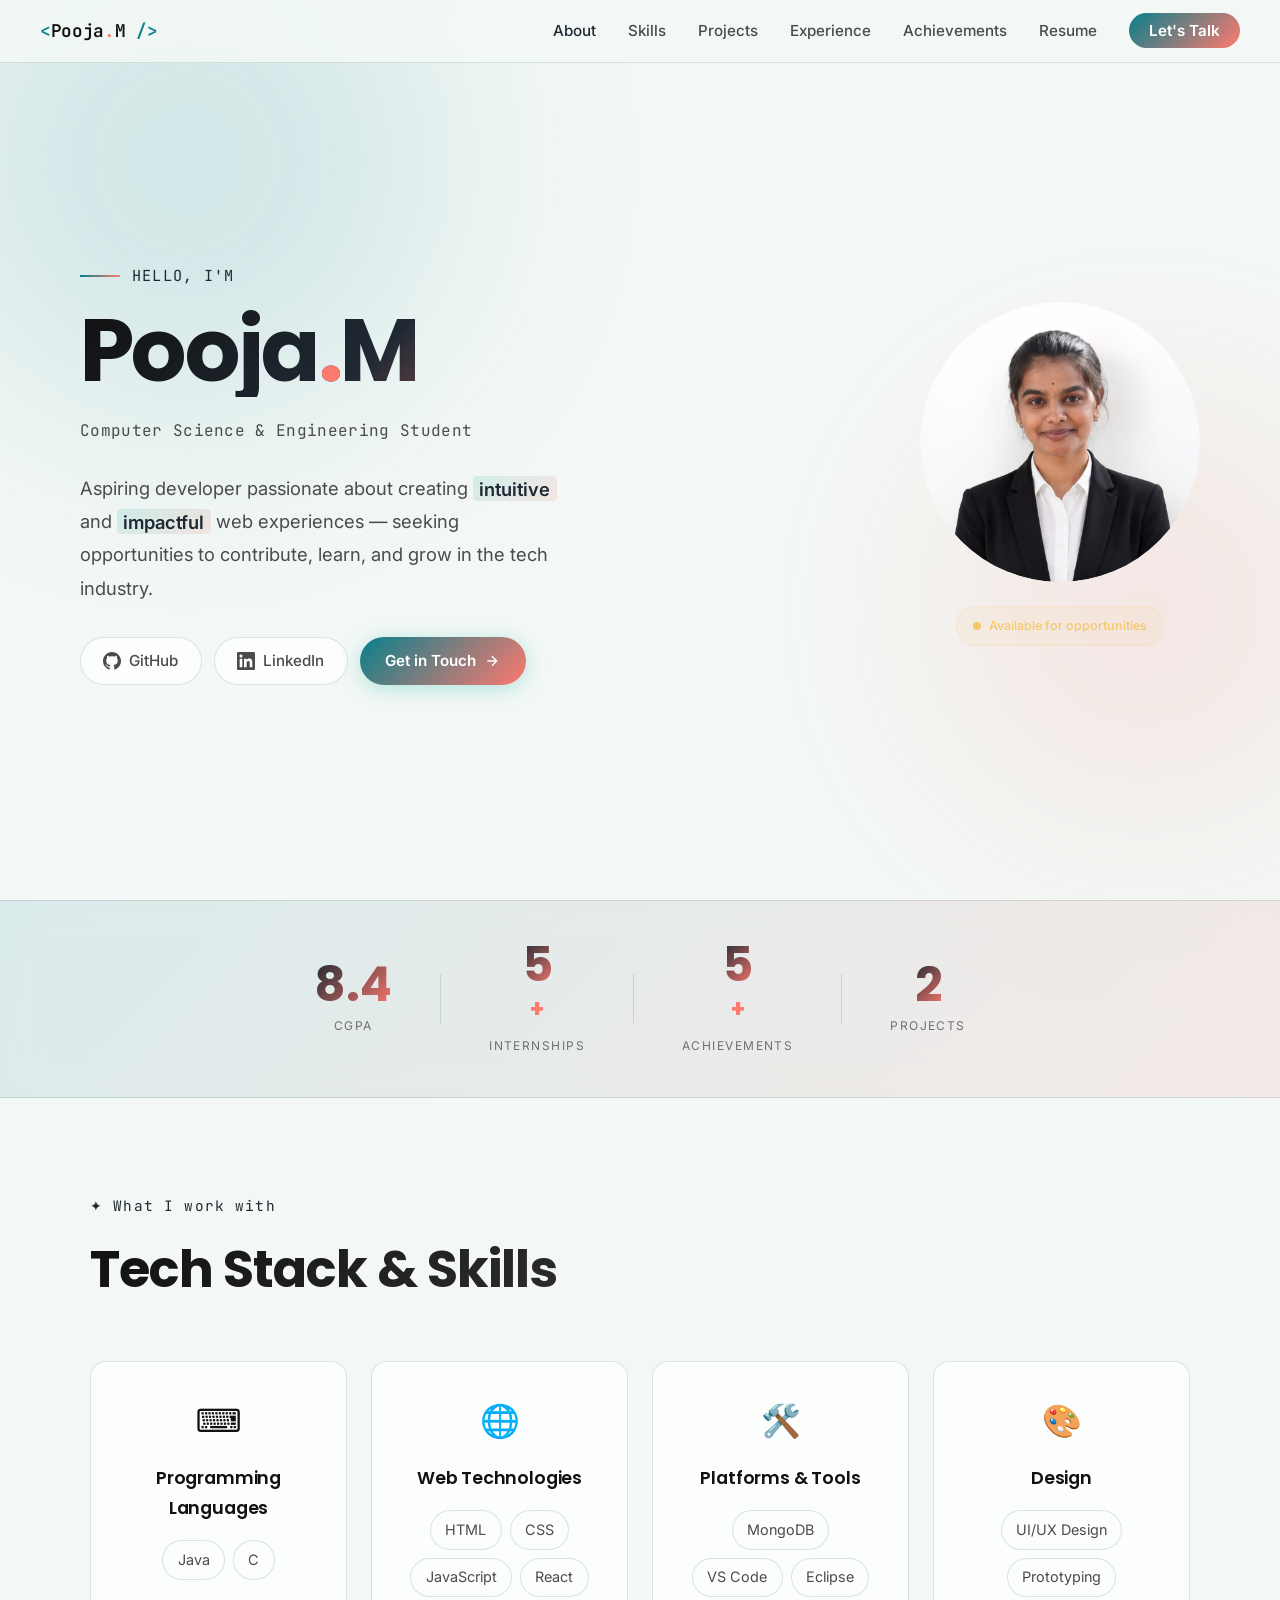
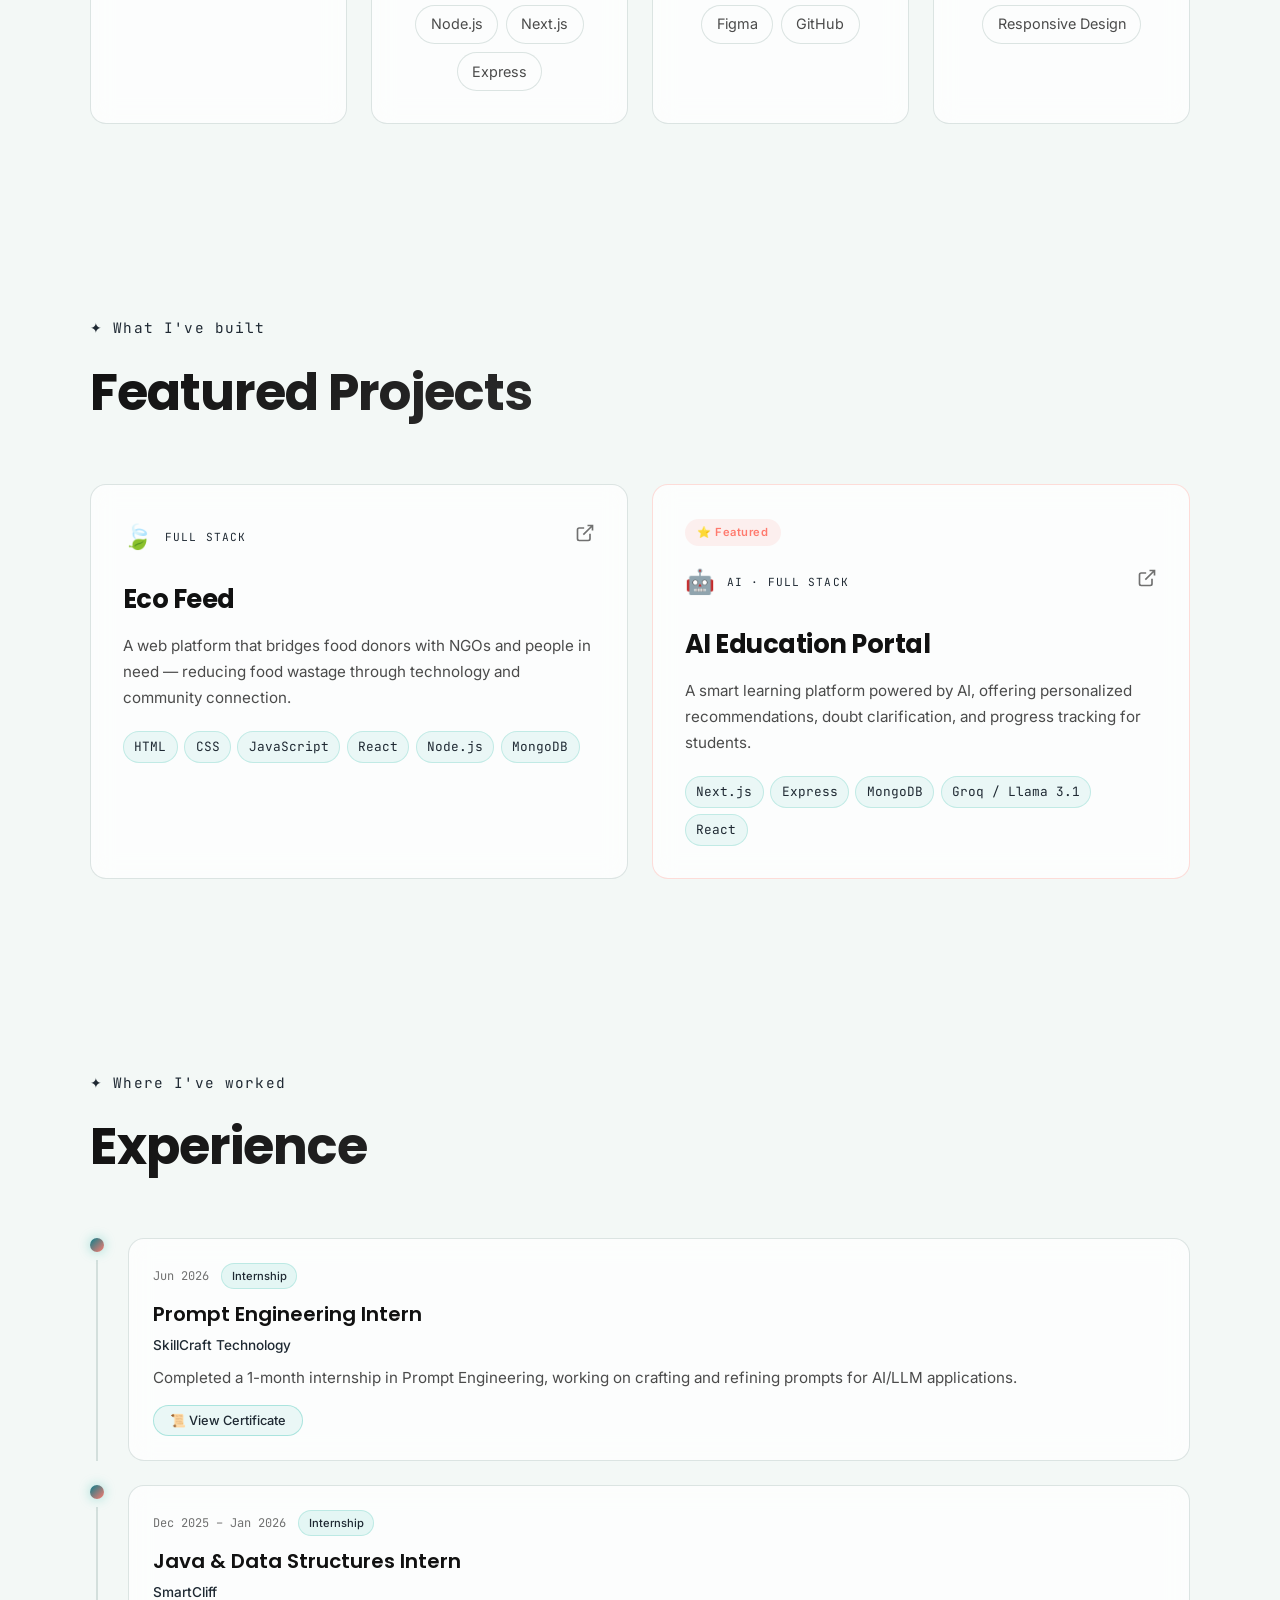
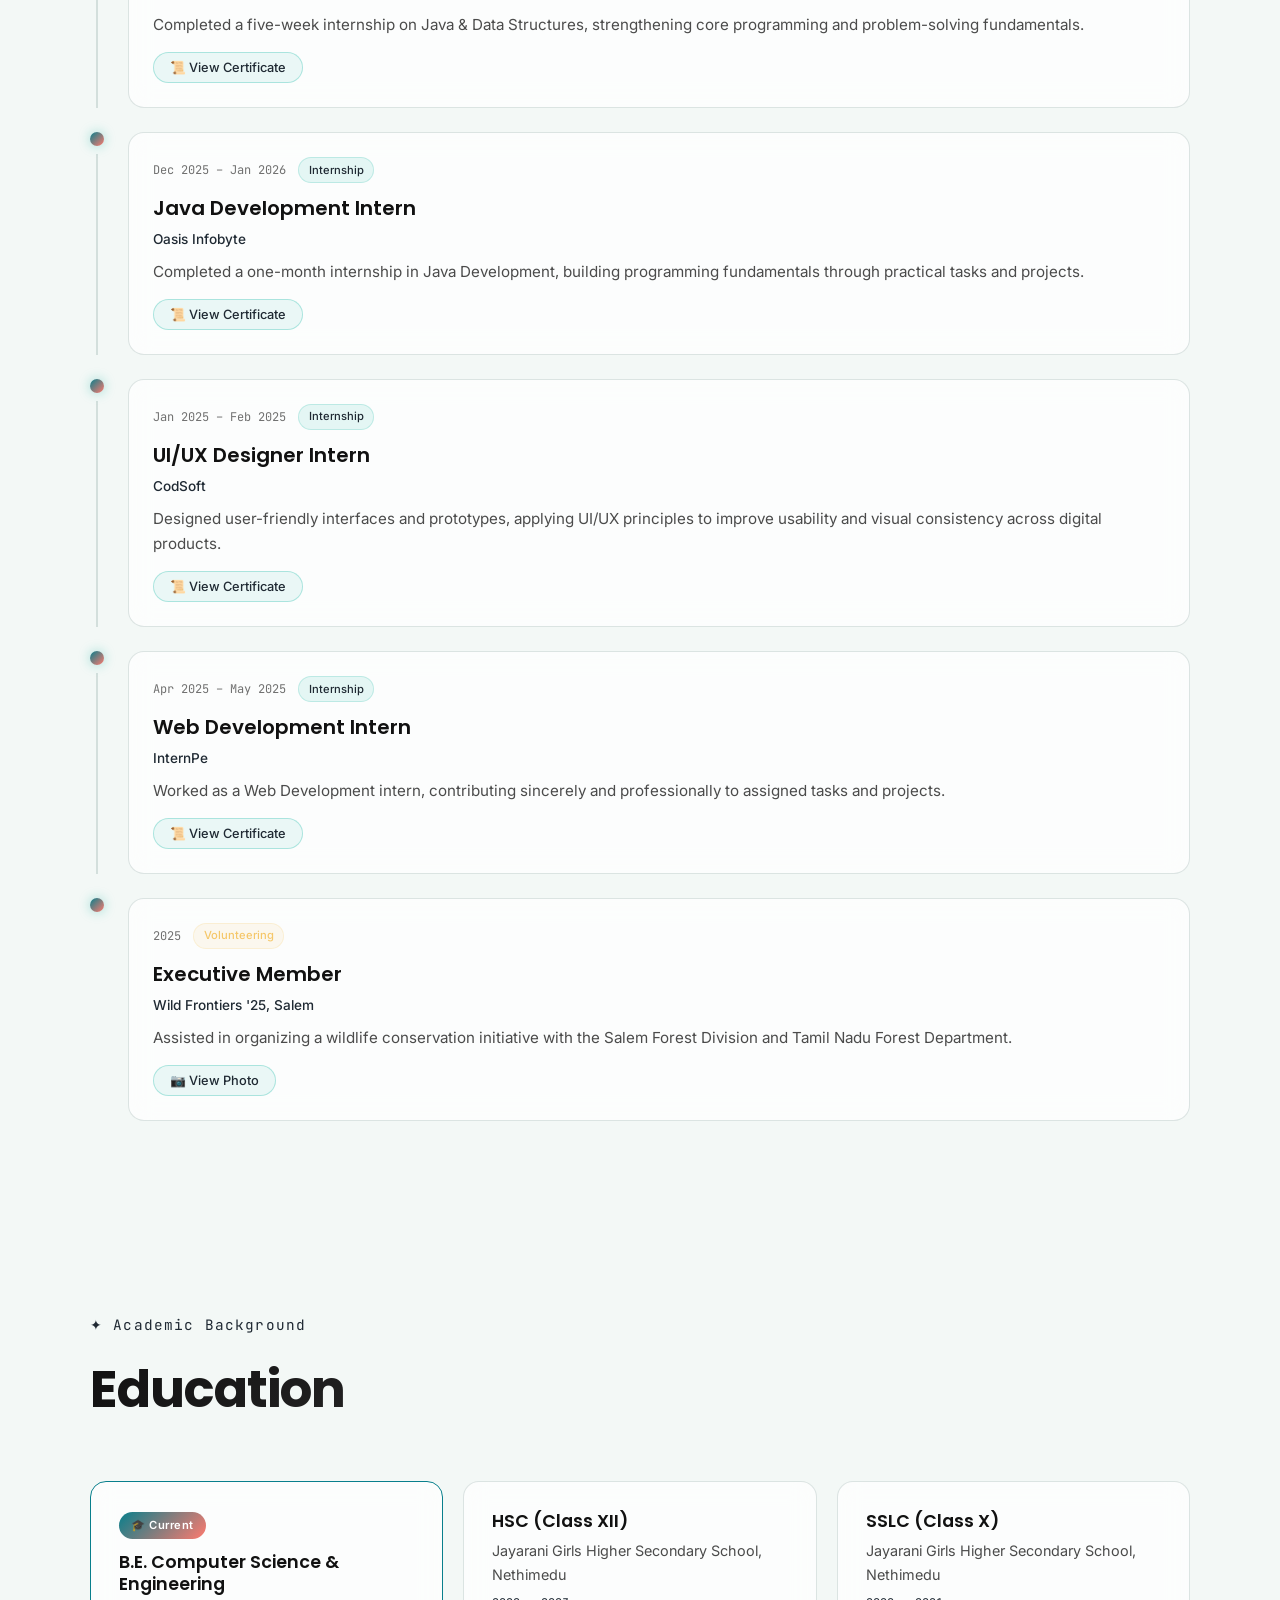
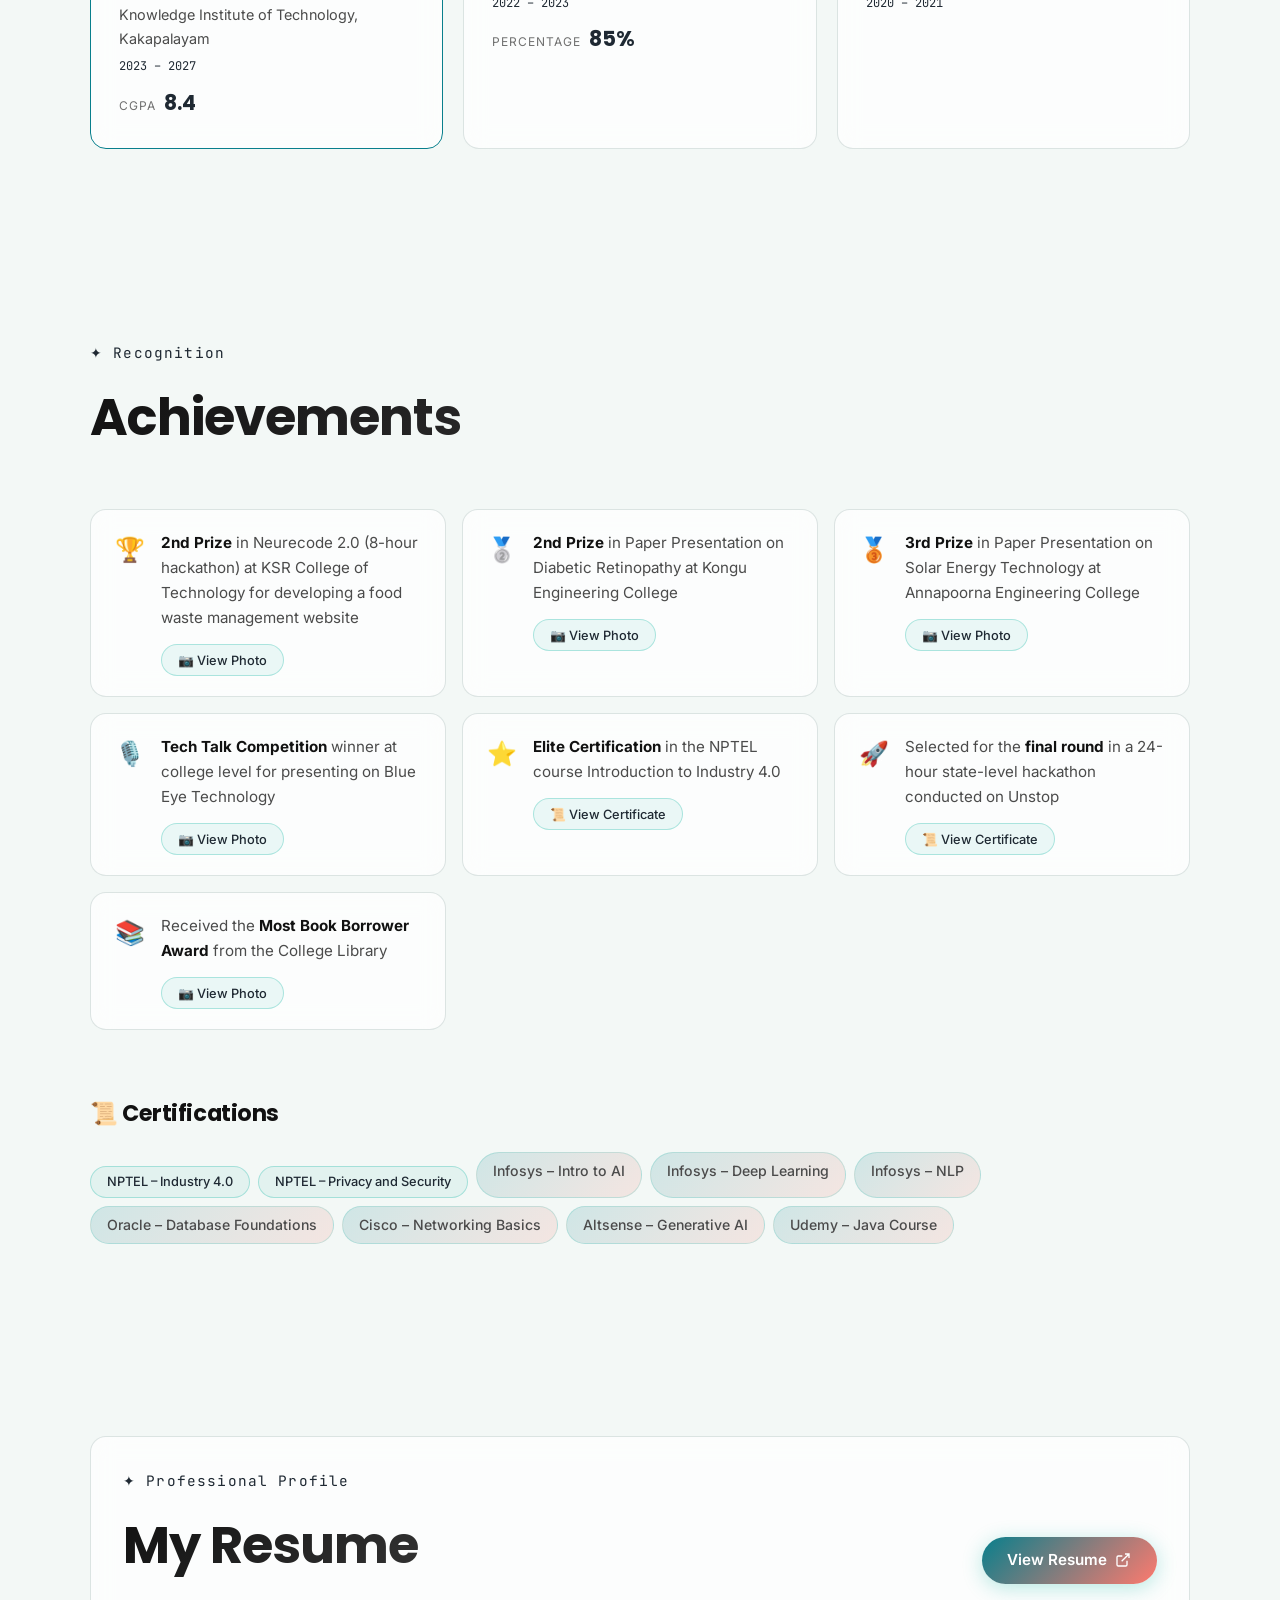
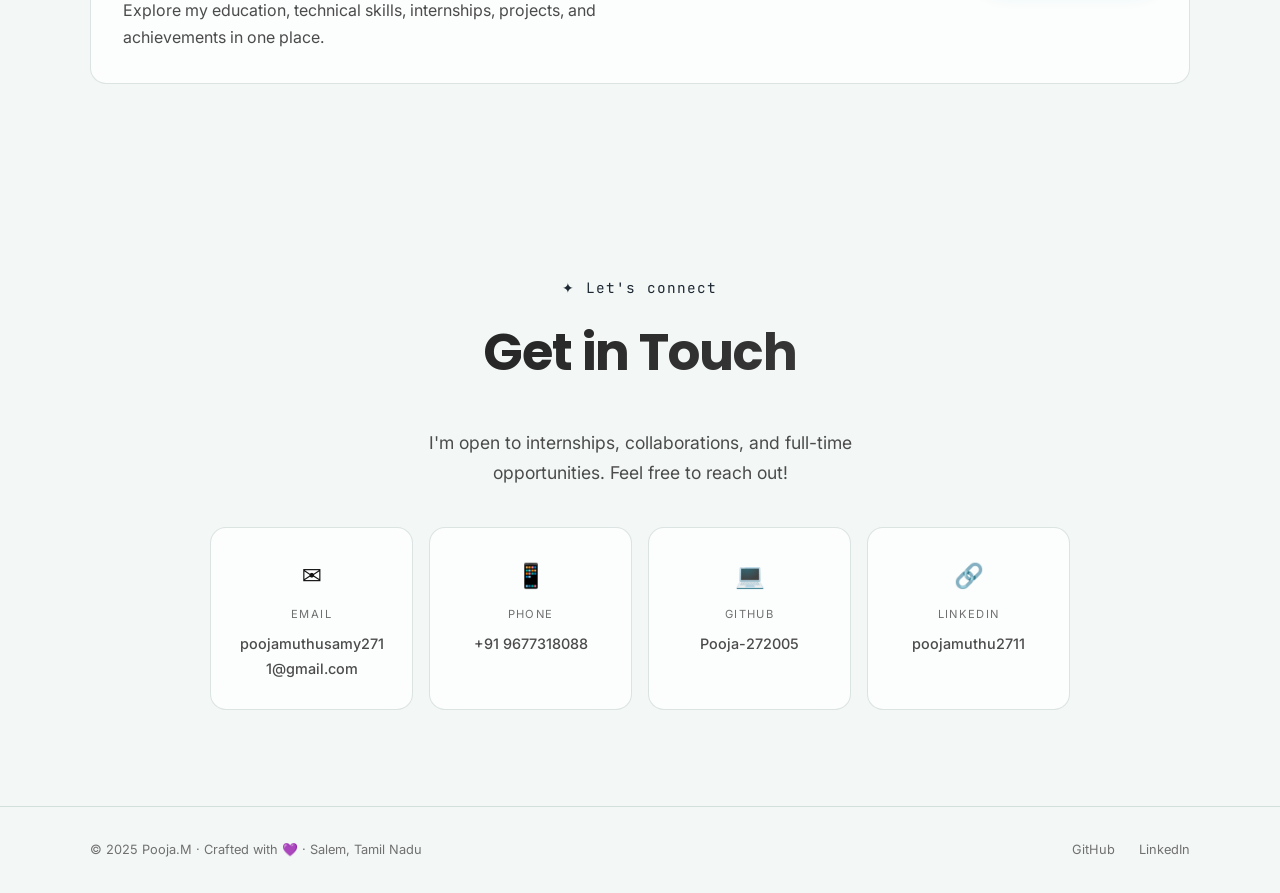
==== commit 43334e5b: "Initial portfolio website" ====
--- a/index.html
+++ b/index.html
@@ -27,6 +27,7 @@
       <li><a href="#projects">Projects</a></li>
       <li><a href="#experience">Experience</a></li>
       <li><a href="#achievements">Achievements</a></li>
+      <li><a href="#resume">Resume</a></li>
       <li><a href="#contact" class="nav-cta">Let's Talk</a></li>
     </ul>
     <button class="hamburger" id="hamburger" aria-label="Toggle menu">
@@ -85,7 +86,7 @@
       </div>
       <div class="stat-divider"></div>
       <div class="stat-item" id="stat-internships">
-        <span class="stat-num" data-target="2">0</span><span class="stat-plus">+</span>
+        <span class="stat-num" data-target="5">0</span><span class="stat-plus">+</span>
         <span class="stat-label">Internships</span>
       </div>
       <div class="stat-divider"></div>
@@ -225,12 +226,53 @@
           </div>
           <div class="timeline-body glass-card">
             <div class="timeline-meta">
+              <span class="timeline-date">Jun 2026</span>
+              <span class="timeline-type">Internship</span>
+            </div>
+            <h3 class="timeline-title">Prompt Engineering Intern</h3>
+            <p class="timeline-company">SkillCraft Technology</p>
+            <p class="timeline-desc">Completed a 1-month internship in Prompt Engineering, working on crafting and refining prompts for AI/LLM applications.</p>
+            <button type="button" class="cert-view-btn" data-cert="assets/certificates/skill_craft.jpeg" data-title="SkillCraft Technology — Prompt Engineering">
+              📜 View Certificate
+            </button>
+          </div>
+        </div>
+
+        <div class="timeline-item">
+          <div class="timeline-dot-wrapper">
+            <div class="timeline-dot"></div>
+            <div class="timeline-line"></div>
+          </div>
+          <div class="timeline-body glass-card">
+            <div class="timeline-meta">
               <span class="timeline-date">Dec 2025 – Jan 2026</span>
               <span class="timeline-type">Internship</span>
             </div>
-            <h3 class="timeline-title">Web Developer Intern</h3>
+            <h3 class="timeline-title">Java &amp; Data Structures Intern</h3>
+            <p class="timeline-company">SmartCliff</p>
+            <p class="timeline-desc">Completed a five-week internship on Java &amp; Data Structures, strengthening core programming and problem-solving fundamentals.</p>
+            <button type="button" class="cert-view-btn" data-cert="assets/certificates/smartClifIntern.jpeg" data-title="SmartCliff — Java &amp; Data Structures" data-crop="smartcliff">
+              📜 View Certificate
+            </button>
+          </div>
+        </div>
+
+        <div class="timeline-item">
+          <div class="timeline-dot-wrapper">
+            <div class="timeline-dot"></div>
+            <div class="timeline-line"></div>
+          </div>
+          <div class="timeline-body glass-card">
+            <div class="timeline-meta">
+              <span class="timeline-date">Dec 2025 – Jan 2026</span>
+              <span class="timeline-type">Internship</span>
+            </div>
+            <h3 class="timeline-title">Java Development Intern</h3>
             <p class="timeline-company">Oasis Infobyte</p>
-            <p class="timeline-desc">Developed responsive web pages using HTML, CSS, and JavaScript while gaining hands-on experience in modern web development practices.</p>
+            <p class="timeline-desc">Completed a one-month internship in Java Development, building programming fundamentals through practical tasks and projects.</p>
+            <button type="button" class="cert-view-btn" data-cert="assets/certificates/Oasis_Infobyte_Intern.jpeg" data-title="Oasis Infobyte — Java Development">
+              📜 View Certificate
+            </button>
           </div>
         </div>
 
@@ -247,6 +289,28 @@
             <h3 class="timeline-title">UI/UX Designer Intern</h3>
             <p class="timeline-company">CodSoft</p>
             <p class="timeline-desc">Designed user-friendly interfaces and prototypes, applying UI/UX principles to improve usability and visual consistency across digital products.</p>
+            <button type="button" class="cert-view-btn" data-cert="assets/certificates/Codsoft_intern.jpeg" data-title="CodSoft — UI/UX Design">
+              📜 View Certificate
+            </button>
+          </div>
+        </div>
+
+        <div class="timeline-item">
+          <div class="timeline-dot-wrapper">
+            <div class="timeline-dot"></div>
+            <div class="timeline-line"></div>
+          </div>
+          <div class="timeline-body glass-card">
+            <div class="timeline-meta">
+              <span class="timeline-date">Apr 2025 – May 2025</span>
+              <span class="timeline-type">Internship</span>
+            </div>
+            <h3 class="timeline-title">Web Development Intern</h3>
+            <p class="timeline-company">InternPe</p>
+            <p class="timeline-desc">Worked as a Web Development intern, contributing sincerely and professionally to assigned tasks and projects.</p>
+            <button type="button" class="cert-view-btn" data-cert="assets/certificates/Internpe_intern.jpeg" data-title="InternPe — Web Development">
+              📜 View Certificate
+            </button>
           </div>
         </div>
 
@@ -262,6 +326,9 @@
             <h3 class="timeline-title">Executive Member</h3>
             <p class="timeline-company">Wild Frontiers '25, Salem</p>
             <p class="timeline-desc">Assisted in organizing a wildlife conservation initiative with the Salem Forest Division and Tamil Nadu Forest Department.</p>
+            <button type="button" class="cert-view-btn" data-cert="assets/wild-frontiers-executive.jpg" data-title="Wild Frontiers '25 — Executive Members">
+              📷 View Photo
+            </button>
           </div>
         </div>
 
@@ -317,42 +384,63 @@
           <span class="achievement-icon">🏆</span>
           <div>
             <p class="achievement-text"><strong>2nd Prize</strong> in Neurecode 2.0 (8-hour hackathon) at KSR College of Technology for developing a food waste management website</p>
+            <button type="button" class="cert-view-btn" data-cert="assets/ksr-neurecode-2.jpg" data-title="KSR College of Technology — Neurecode 2.0 2nd Prize">
+              📷 View Photo
+            </button>
           </div>
         </div>
         <div class="achievement-card glass-card">
           <span class="achievement-icon">🥈</span>
           <div>
             <p class="achievement-text"><strong>2nd Prize</strong> in Paper Presentation on Diabetic Retinopathy at Kongu Engineering College</p>
+            <button type="button" class="cert-view-btn" data-cert="assets/kongu-paper-presentation.jpg" data-title="Kongu Engineering College — 2nd Prize Paper Presentation">
+              📷 View Photo
+            </button>
           </div>
         </div>
         <div class="achievement-card glass-card">
           <span class="achievement-icon">🥉</span>
           <div>
             <p class="achievement-text"><strong>3rd Prize</strong> in Paper Presentation on Solar Energy Technology at Annapoorna Engineering College</p>
+            <button type="button" class="cert-view-btn" data-cert="assets/annapoorna-paper-presentation.jpg" data-title="Annapoorna Engineering College — 3rd Prize Paper Presentation">
+              📷 View Photo
+            </button>
           </div>
         </div>
         <div class="achievement-card glass-card">
           <span class="achievement-icon">🎙️</span>
           <div>
             <p class="achievement-text"><strong>Tech Talk Competition</strong> winner at college level for presenting on Blue Eye Technology</p>
+            <button type="button" class="cert-view-btn" data-cert="assets/tech-talk-blue-eye.jpg" data-title="Tech Talk Competition — Blue Eye Technology">
+              📷 View Photo
+            </button>
           </div>
         </div>
         <div class="achievement-card glass-card">
           <span class="achievement-icon">⭐</span>
           <div>
             <p class="achievement-text"><strong>Elite Certification</strong> in the NPTEL course Introduction to Industry 4.0</p>
+            <button type="button" class="cert-view-btn" data-cert="assets/nptel-industry-4.jpg" data-title="NPTEL Elite Certification — Introduction to Industry 4.0">
+              📜 View Certificate
+            </button>
           </div>
         </div>
         <div class="achievement-card glass-card">
           <span class="achievement-icon">🚀</span>
           <div>
             <p class="achievement-text">Selected for the <strong>final round</strong> in a 24-hour state-level hackathon conducted on Unstop</p>
+            <button type="button" class="cert-view-btn" data-cert="assets/unstop-hackathon-final-round.jpg" data-title="Unstop — 24-Hour Hackathon Final Round">
+              📜 View Certificate
+            </button>
           </div>
         </div>
         <div class="achievement-card glass-card">
           <span class="achievement-icon">📚</span>
           <div>
             <p class="achievement-text">Received the <strong>Most Book Borrower Award</strong> from the College Library</p>
+            <button type="button" class="cert-view-btn" data-cert="assets/book-borrower-award.jpg" data-title="Most Book Borrower Award">
+              📷 View Photo
+            </button>
           </div>
         </div>
       </div>
@@ -360,8 +448,12 @@
       <div class="cert-section">
         <h3 class="cert-heading">📜 Certifications</h3>
         <div class="cert-list">
-          <span class="cert-tag">NPTEL – Industry 4.0</span>
-          <span class="cert-tag">NPTEL – Social Networking</span>
+          <button type="button" class="cert-tag cert-view-btn cert-photo-btn" data-cert="assets/nptel-industry-4.jpg" data-title="NPTEL — Introduction to Industry 4.0 and Industrial Internet of Things">
+            NPTEL – Industry 4.0
+          </button>
+          <button type="button" class="cert-tag cert-view-btn cert-photo-btn" data-cert="assets/nptel-privacy-security.jpg" data-title="NPTEL — Privacy and Security in Online Social Media">
+            NPTEL – Privacy and Security
+          </button>
           <span class="cert-tag">Infosys – Intro to AI</span>
           <span class="cert-tag">Infosys – Deep Learning</span>
           <span class="cert-tag">Infosys – NLP</span>
@@ -374,6 +466,23 @@
     </div>
   </section>
 
+  <!-- RESUME -->
+  <section class="section resume-section" id="resume">
+    <div class="container">
+      <div class="resume-card glass-card">
+        <div>
+          <span class="section-eyebrow">✦ Professional Profile</span>
+          <h2 class="section-title">My Resume</h2>
+          <p class="resume-text">Explore my education, technical skills, internships, projects, and achievements in one place.</p>
+        </div>
+        <a href="assets/Pooja-M-Resume.pdf" class="btn-primary" id="resume-btn">
+          <span>View Resume</span>
+          <svg width="16" height="16" viewBox="0 0 24 24" fill="none" stroke="currentColor" stroke-width="2"><path d="M18 13v6a2 2 0 01-2 2H5a2 2 0 01-2-2V8a2 2 0 012-2h6M15 3h6v6M10 14L21 3"/></svg>
+        </a>
+      </div>
+    </div>
+  </section>
+
   <!-- CONTACT -->
   <section class="section" id="contact">
     <div class="container contact-container">
@@ -383,10 +492,10 @@
       </div>
       <p class="contact-sub">I'm open to internships, collaborations, and full-time opportunities. Feel free to reach out!</p>
       <div class="contact-cards">
-        <a href="mailto:2k23cse117@kiot.ac.in" class="contact-card glass-card" id="email-card">
+        <a href="mailto:poojamuthusamy2711@gmail.com" class="contact-card glass-card" id="email-card">
           <span class="contact-icon">✉️</span>
           <span class="contact-label">Email</span>
-          <span class="contact-value">2k23cse117@kiot.ac.in</span>
+          <span class="contact-value">poojamuthusamy2711@gmail.com</span>
         </a>
         <a href="tel:+919677318088" class="contact-card glass-card" id="phone-card">
           <span class="contact-icon">📱</span>
@@ -417,6 +526,19 @@
     </div>
   </footer>
 
+  <!-- CERTIFICATE LIGHTBOX -->
+  <div class="cert-modal" id="certModal" role="dialog" aria-modal="true" aria-hidden="true">
+    <div class="cert-modal-backdrop" id="certModalBackdrop"></div>
+    <div class="cert-modal-content">
+      <button type="button" class="cert-modal-close" id="certModalClose" aria-label="Close">&times;</button>
+      <p class="cert-modal-title" id="certModalTitle"></p>
+      <div class="cert-image-frame" id="certImageFrame">
+        <img src="" alt="Certificate" class="cert-modal-img" id="certModalImg" />
+      </div>
+      <a href="#" download class="cert-modal-download" id="certModalDownload">⬇ Download</a>
+    </div>
+  </div>
+
   <script src="script.js?v=3"></script>
 </body>
 </html>
--- a/style.css
+++ b/style.css
@@ -2,23 +2,23 @@
 *, *::before, *::after { box-sizing: border-box; margin: 0; padding: 0; }
 
 :root {
-  --bg: #0a0a0f;
-  --bg-card: rgba(255,255,255,0.04);
-  --bg-card-hover: rgba(255,255,255,0.08);
-  --purple: #a855f7;
-  --purple-light: #c084fc;
-  --violet: #7c3aed;
-  --pink: #ec4899;
-  --cyan: #22d3ee;
-  --text: #e2e8f0;
-  --text-muted: #94a3b8;
-  --text-dim: #64748b;
-  --border: rgba(255,255,255,0.08);
-  --border-hover: rgba(168,85,247,0.4);
+  --bg: #f3f8f6;
+  --bg-card: rgba(255,255,255,0.72);
+  --bg-card-hover: rgba(255,255,255,0.96);
+  --purple: #087f8c;
+  --purple-light: #1f2933;
+  --violet: #05636d;
+  --pink: #ff7a6e;
+  --cyan: #f5c76a;
+  --text: #111111;
+  --text-muted: #4b4b4b;
+  --text-dim: #707070;
+  --border: rgba(23,73,68,0.14);
+  --border-hover: rgba(25,181,165,0.4);
   --font-main: 'Inter', system-ui, sans-serif;
   --font-heading: 'Poppins', sans-serif;
   --font-mono: 'JetBrains Mono', monospace;
-  --glow: 0 0 40px rgba(168,85,247,0.15);
+  --glow: 0 0 40px rgba(25,181,165,0.15);
 }
 
 html { scroll-behavior: smooth; }
@@ -66,12 +66,12 @@
   position: fixed; top: 0; left: 0; right: 0; z-index: 100;
   display: flex; align-items: center; justify-content: space-between;
   padding: 1rem 2.5rem;
-  background: rgba(10,10,15,0.8);
+  background: rgba(243,248,246,0.86);
   backdrop-filter: blur(20px);
   border-bottom: 1px solid var(--border);
   transition: all 0.3s;
 }
-.nav.scrolled { padding: 0.7rem 2.5rem; background: rgba(10,10,15,0.95); }
+.nav.scrolled { padding: 0.7rem 2.5rem; background: rgba(243,248,246,0.97); }
 
 .nav-logo {
   font-family: var(--font-mono); font-size: 1.1rem; font-weight: 600;
@@ -92,7 +92,6 @@
 }
 .nav-links a:hover { color: var(--text); }
 .nav-links a:hover::after { width: 100%; }
-
 .nav-cta {
   background: linear-gradient(135deg, var(--purple), var(--pink)) !important;
   color: #fff !important; padding: 0.5rem 1.25rem;
@@ -101,7 +100,6 @@
 }
 .nav-cta::after { display: none !important; }
 .nav-cta:hover { opacity: 0.9; transform: scale(1.05) !important; }
-
 .hamburger {
   display: none; flex-direction: column; gap: 5px;
   background: none; border: none; cursor: pointer; padding: 4px;
@@ -133,7 +131,7 @@
 .hero-name {
   font-family: var(--font-heading); font-size: clamp(3.5rem, 8vw, 5.5rem);
   line-height: 1.05; letter-spacing: -0.03em;
-  background: linear-gradient(135deg, #fff 0%, var(--purple-light) 50%, var(--pink) 100%);
+  background: linear-gradient(135deg, var(--text) 0%, var(--purple-light) 50%, var(--pink) 100%);
   -webkit-background-clip: text; -webkit-text-fill-color: transparent;
   background-clip: text;
 }
@@ -155,7 +153,7 @@
 }
 .highlight-text {
   color: var(--purple-light); font-weight: 600;
-  background: linear-gradient(135deg, rgba(168,85,247,0.15), rgba(236,72,153,0.15));
+  background: linear-gradient(135deg, rgba(25,181,165,0.15), rgba(255,122,110,0.15));
   padding: 0.1rem 0.4rem; border-radius: 4px;
 }
 
@@ -168,16 +166,16 @@
   border: 1px solid var(--border); color: var(--text-muted);
   transition: all 0.3s; background: var(--bg-card);
 }
-.btn-glass:hover { border-color: var(--purple); color: var(--purple-light); background: rgba(168,85,247,0.08); }
+.btn-glass:hover { border-color: var(--purple); color: var(--purple-light); background: rgba(25,181,165,0.08); }
 
 .btn-primary {
   display: inline-flex; align-items: center; gap: 0.5rem;
   padding: 0.65rem 1.6rem; border-radius: 100px;
   font-size: 0.95rem; font-weight: 600; color: #fff;
   background: linear-gradient(135deg, var(--purple), var(--pink));
-  transition: all 0.3s; box-shadow: 0 4px 20px rgba(168,85,247,0.3);
-}
-.btn-primary:hover { transform: translateY(-2px); box-shadow: 0 6px 30px rgba(168,85,247,0.4); }
+  transition: all 0.3s; box-shadow: 0 4px 20px rgba(25,181,165,0.3);
+}
+.btn-primary:hover { transform: translateY(-2px); box-shadow: 0 6px 30px rgba(25,181,165,0.4); }
 
 /* Hero visual */
 .hero-visual { display: flex; flex-direction: column; align-items: center; gap: 1.5rem; flex-shrink: 0; position: relative; }
@@ -192,26 +190,26 @@
 
 .avatar-img {
   width: 100%; height: 100%; border-radius: 50%;
-  object-fit: cover; object-position: center center;
+  object-fit: cover; object-position: center 35%;
 }
 
 
 .hero-badge {
   display: flex; align-items: center; gap: 0.5rem;
   padding: 0.5rem 1rem; border-radius: 100px;
-  background: rgba(34,211,238,0.08); border: 1px solid rgba(34,211,238,0.2);
+  background: rgba(245,199,106,0.08); border: 1px solid rgba(245,199,106,0.2);
   font-size: 0.78rem; color: var(--cyan); font-weight: 500;
 }
 .badge-dot {
   width: 8px; height: 8px; border-radius: 50%;
   background: var(--cyan); animation: pulse 2s infinite;
 }
-@keyframes pulse { 0%,100%{ opacity: 1; box-shadow: 0 0 0 0 rgba(34,211,238,0.4); } 50%{ opacity: 0.6; box-shadow: 0 0 0 8px rgba(34,211,238,0); } }
+@keyframes pulse { 0%,100%{ opacity: 1; box-shadow: 0 0 0 0 rgba(245,199,106,0.4); } 50%{ opacity: 0.6; box-shadow: 0 0 0 8px rgba(245,199,106,0); } }
 
 /* ─── STATS STRIP ──────────────────────────────── */
 .stats-strip {
   position: relative; z-index: 1;
-  background: linear-gradient(135deg, rgba(124,58,237,0.1), rgba(236,72,153,0.1));
+  background: linear-gradient(135deg, rgba(8,127,140,0.1), rgba(255,122,110,0.1));
   border-top: 1px solid var(--border); border-bottom: 1px solid var(--border);
   backdrop-filter: blur(20px);
 }
@@ -243,7 +241,7 @@
 .section-title {
   font-family: var(--font-heading); font-size: clamp(2.2rem, 5vw, 3.2rem);
   letter-spacing: -0.02em;
-  background: linear-gradient(135deg, #fff, var(--text-muted));
+  background: linear-gradient(135deg, var(--text), var(--text-muted));
   -webkit-background-clip: text; -webkit-text-fill-color: transparent; background-clip: text;
 }
 
@@ -264,7 +262,7 @@
   border: 1px solid var(--border); background: rgba(255,255,255,0.02);
   transition: all 0.25s;
 }
-.tag:hover { border-color: var(--purple); color: var(--purple-light); background: rgba(168,85,247,0.08); }
+.tag:hover { border-color: var(--purple); color: var(--purple-light); background: rgba(25,181,165,0.08); }
 
 /* ─── PROJECTS ─────────────────────────────────── */
 .projects-grid { display: grid; grid-template-columns: repeat(auto-fit, minmax(320px, 1fr)); gap: 1.5rem; }
@@ -272,16 +270,16 @@
 .project-card { padding: 2rem; position: relative; overflow: hidden; }
 .project-glow {
   position: absolute; top: -50%; right: -50%; width: 200px; height: 200px;
-  background: radial-gradient(circle, rgba(168,85,247,0.1) 0%, transparent 70%);
+  background: radial-gradient(circle, rgba(25,181,165,0.1) 0%, transparent 70%);
   border-radius: 50%; pointer-events: none;
 }
-.project-glow--featured { background: radial-gradient(circle, rgba(236,72,153,0.15) 0%, transparent 70%); }
-
-.project-card--featured { border-color: rgba(236,72,153,0.25); }
+.project-glow--featured { background: radial-gradient(circle, rgba(255,122,110,0.15) 0%, transparent 70%); }
+
+.project-card--featured { border-color: rgba(255,122,110,0.25); }
 
 .project-featured-badge {
   display: inline-block; font-size: 0.7rem; font-weight: 600;
-  color: var(--pink); background: rgba(236,72,153,0.1);
+  color: var(--pink); background: rgba(255,122,110,0.1);
   padding: 0.25rem 0.75rem; border-radius: 100px;
   margin-bottom: 1rem; letter-spacing: 0.05em;
 }
@@ -297,7 +295,7 @@
 .project-link:hover { color: var(--purple-light); }
 
 .project-title {
-  font-family: var(--font-heading); font-size: 1.6rem; color: #fff;
+  font-family: var(--font-heading); font-size: 1.6rem; color: var(--text);
   letter-spacing: -0.02em; margin-bottom: 0.75rem;
 }
 .project-desc { font-size: 0.95rem; color: var(--text-muted); line-height: 1.7; margin-bottom: 1.25rem; }
@@ -307,7 +305,7 @@
   padding: 0.25rem 0.65rem; border-radius: 100px;
   font-family: var(--font-mono); font-size: 0.8rem;
   color: var(--purple-light);
-  background: rgba(168,85,247,0.08); border: 1px solid rgba(168,85,247,0.2);
+  background: rgba(25,181,165,0.08); border: 1px solid rgba(25,181,165,0.2);
 }
 
 /* ─── TIMELINE ─────────────────────────────────── */
@@ -319,7 +317,7 @@
 .timeline-dot {
   width: 14px; height: 14px; border-radius: 50%; flex-shrink: 0;
   background: linear-gradient(135deg, var(--purple), var(--pink));
-  box-shadow: 0 0 12px rgba(168,85,247,0.4);
+  box-shadow: 0 0 12px rgba(25,181,165,0.4);
 }
 .timeline-line { width: 2px; flex: 1; background: var(--border); margin-top: 0.5rem; }
 
@@ -330,11 +328,11 @@
 .timeline-type {
   padding: 0.15rem 0.6rem; border-radius: 100px;
   font-size: 0.7rem; font-weight: 500;
-  background: rgba(168,85,247,0.1); color: var(--purple-light); border: 1px solid rgba(168,85,247,0.2);
-}
-.type--volunteer { background: rgba(34,211,238,0.1); color: var(--cyan); border-color: rgba(34,211,238,0.2); }
-
-.timeline-title { font-family: var(--font-heading); font-size: 1.25rem; font-weight: 600; color: #fff; margin-bottom: 0.2rem; }
+  background: rgba(25,181,165,0.1); color: var(--purple-light); border: 1px solid rgba(25,181,165,0.2);
+}
+.type--volunteer { background: rgba(245,199,106,0.1); color: var(--cyan); border-color: rgba(245,199,106,0.2); }
+
+.timeline-title { font-family: var(--font-heading); font-size: 1.25rem; font-weight: 600; color: var(--text); margin-bottom: 0.2rem; }
 .timeline-company { font-size: 0.85rem; color: var(--purple-light); font-weight: 500; margin-bottom: 0.5rem; }
 .timeline-desc { font-size: 0.95rem; color: var(--text-muted); line-height: 1.65; }
 
@@ -348,7 +346,7 @@
   color: #fff; border-radius: 100px;
   font-size: 0.7rem; font-weight: 600; letter-spacing: 0.05em; margin-bottom: 0.75rem;
 }
-.edu-degree { font-family: var(--font-heading); font-size: 1.1rem; font-weight: 600; color: #fff; margin-bottom: 0.4rem; line-height: 1.3; }
+.edu-degree { font-family: var(--font-heading); font-size: 1.1rem; font-weight: 600; color: var(--text); margin-bottom: 0.4rem; line-height: 1.3; }
 .edu-school { font-size: 0.9rem; color: var(--text-muted); margin-bottom: 0.3rem; }
 .edu-year { font-family: var(--font-mono); font-size: 0.75rem; color: var(--purple-light); margin-bottom: 0.5rem; }
 .edu-gpa { display: flex; align-items: baseline; gap: 0.5rem; }
@@ -360,19 +358,155 @@
 .achievement-card { padding: 1.25rem 1.5rem; display: flex; gap: 1rem; align-items: flex-start; }
 .achievement-icon { font-size: 1.5rem; flex-shrink: 0; }
 .achievement-text { font-size: 0.95rem; color: var(--text-muted); line-height: 1.65; }
-.achievement-text strong { color: #fff; }
+.achievement-text strong { color: var(--text); }
 
 .cert-section { padding-top: 1rem; }
-.cert-heading { font-family: var(--font-heading); font-size: 1.4rem; color: #fff; letter-spacing: -0.02em; margin-bottom: 1.25rem; }
+.cert-heading { font-family: var(--font-heading); font-size: 1.4rem; color: var(--text); letter-spacing: -0.02em; margin-bottom: 1.25rem; }
 .cert-list { display: flex; flex-wrap: wrap; gap: 0.5rem; }
 .cert-tag {
   padding: 0.4rem 1rem; border-radius: 100px;
   font-size: 0.88rem; font-weight: 500;
-  background: linear-gradient(135deg, rgba(124,58,237,0.15), rgba(236,72,153,0.15));
-  border: 1px solid rgba(168,85,247,0.2); color: var(--text-muted);
+  background: linear-gradient(135deg, rgba(8,127,140,0.15), rgba(255,122,110,0.15));
+  border: 1px solid rgba(25,181,165,0.2); color: var(--text-muted);
   transition: all 0.25s;
 }
 .cert-tag:hover { color: var(--purple-light); border-color: var(--purple); }
+.cert-tag { cursor: pointer; }
+.cert-photo-btn { margin-top: 0; font-family: inherit; }
+
+.resume-card {
+  display: flex;
+  align-items: center;
+  justify-content: space-between;
+  gap: 2rem;
+  padding: 2rem;
+}
+.resume-card .section-title { margin-bottom: 0.5rem; }
+.resume-text { color: var(--text-muted); max-width: 560px; }
+.resume-card .btn-primary { flex-shrink: 0; }
+
+/* Certificate view button (timeline / achievement cards) */
+.cert-view-btn {
+  margin-top: 0.9rem;
+  display: inline-flex;
+  align-items: center;
+  gap: 0.4rem;
+  padding: 0.45rem 1rem;
+  border-radius: 100px;
+  font-size: 0.8rem;
+  font-weight: 500;
+  color: var(--purple-light);
+  background: rgba(25,181,165,0.08);
+  border: 1px solid rgba(25,181,165,0.3);
+  cursor: pointer;
+  transition: all 0.25s;
+  font-family: inherit;
+}
+.cert-view-btn:hover {
+  background: linear-gradient(135deg, var(--purple), var(--pink));
+  color: #fff;
+  border-color: transparent;
+  transform: translateY(-1px);
+}
+
+/* Certificate Lightbox Modal */
+.cert-modal {
+  position: fixed;
+  inset: 0;
+  z-index: 999;
+  display: none;
+  align-items: center;
+  justify-content: center;
+  padding: 2rem 1rem;
+}
+.cert-modal.open { display: flex; }
+.cert-modal-backdrop {
+  position: absolute;
+  inset: 0;
+  background: rgba(5,5,10,0.85);
+  backdrop-filter: blur(6px);
+}
+.cert-modal-content {
+  position: relative;
+  z-index: 1;
+  max-width: 720px;
+  width: 100%;
+  max-height: 90vh;
+  background: #12121a;
+  border: 1px solid var(--border, rgba(255,255,255,0.1));
+  border-radius: 16px;
+  padding: 1.5rem;
+  display: flex;
+  flex-direction: column;
+  align-items: center;
+  gap: 1rem;
+  animation: certPop 0.25s ease;
+}
+@keyframes certPop {
+  from { opacity: 0; transform: scale(0.96); }
+  to { opacity: 1; transform: scale(1); }
+}
+.cert-modal-title {
+  color: #fff;
+  font-family: var(--font-heading);
+  font-size: 1.05rem;
+  text-align: center;
+  margin: 0;
+  padding-right: 1.5rem;
+}
+.cert-image-frame {
+  max-width: 100%;
+  max-height: 65vh;
+  display: flex;
+  justify-content: center;
+  align-items: center;
+}
+.cert-modal-img {
+  max-width: 100%;
+  max-height: 65vh;
+  border-radius: 8px;
+  object-fit: contain;
+  background: #fff;
+}
+.cert-image-frame.smartcliff-crop {
+  width: min(100%, 680px);
+  aspect-ratio: 1.35;
+  overflow: hidden;
+  border-radius: 8px;
+  background: #fff;
+}
+.cert-image-frame.smartcliff-crop .cert-modal-img {
+  width: 100%;
+  height: 100%;
+  max-height: none;
+  object-fit: cover;
+  object-position: center 53%;
+}
+.cert-modal-close {
+  position: absolute;
+  top: 0.75rem;
+  right: 0.9rem;
+  background: none;
+  border: none;
+  color: #fff;
+  font-size: 1.8rem;
+  line-height: 1;
+  cursor: pointer;
+  opacity: 0.7;
+  transition: opacity 0.2s;
+}
+.cert-modal-close:hover { opacity: 1; }
+.cert-modal-download {
+  padding: 0.5rem 1.3rem;
+  border-radius: 100px;
+  background: linear-gradient(135deg, var(--purple), var(--pink));
+  color: #fff;
+  font-size: 0.85rem;
+  font-weight: 600;
+  text-decoration: none;
+  transition: transform 0.2s;
+}
+.cert-modal-download:hover { transform: translateY(-1px); }
 
 /* ─── CONTACT ──────────────────────────────────── */
 .contact-container { text-align: center; }
@@ -406,7 +540,7 @@
 
 /* ─── RESPONSIVE ───────────────────────────────── */
 @media (max-width: 768px) {
-  .nav-links { display: none; flex-direction: column; position: absolute; top: 100%; left: 0; right: 0; background: rgba(10,10,15,0.97); backdrop-filter: blur(20px); padding: 1.5rem 2rem; border-bottom: 1px solid var(--border); gap: 1.25rem; }
+  .nav-links { display: none; flex-direction: column; position: absolute; top: 100%; left: 0; right: 0; background: rgba(243,248,246,0.98); backdrop-filter: blur(20px); padding: 1.5rem 2rem; border-bottom: 1px solid var(--border); gap: 1.25rem; }
   .nav-links.open { display: flex; }
   .hamburger { display: flex; }
 
@@ -416,6 +550,7 @@
   .hero-links { justify-content: center; }
   .avatar-wrapper { width: 240px; height: 240px; }
   .avatar-ring { width: 220px; height: 220px; }
+  .resume-card { flex-direction: column; align-items: flex-start; }
 
   .stats-inner { gap: 1rem; }
   .stat-item { padding: 0 1.5rem; }
